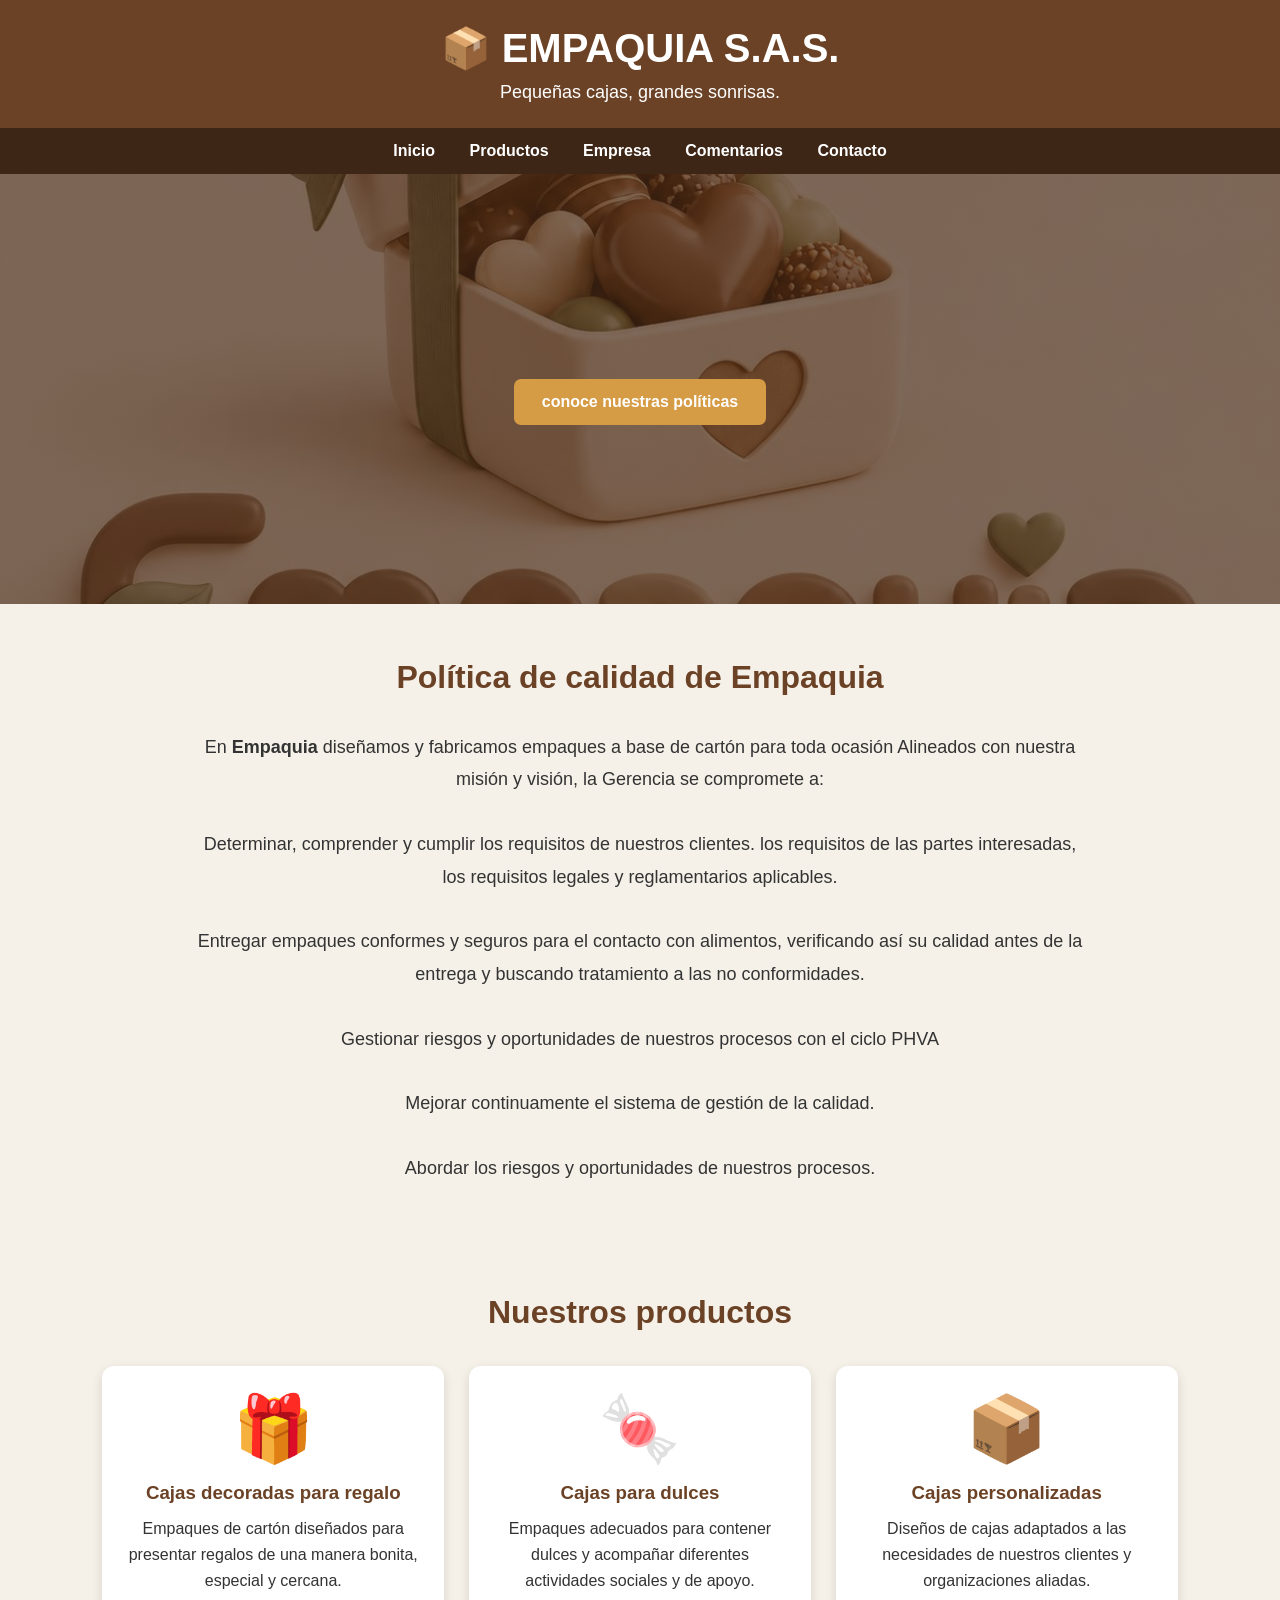
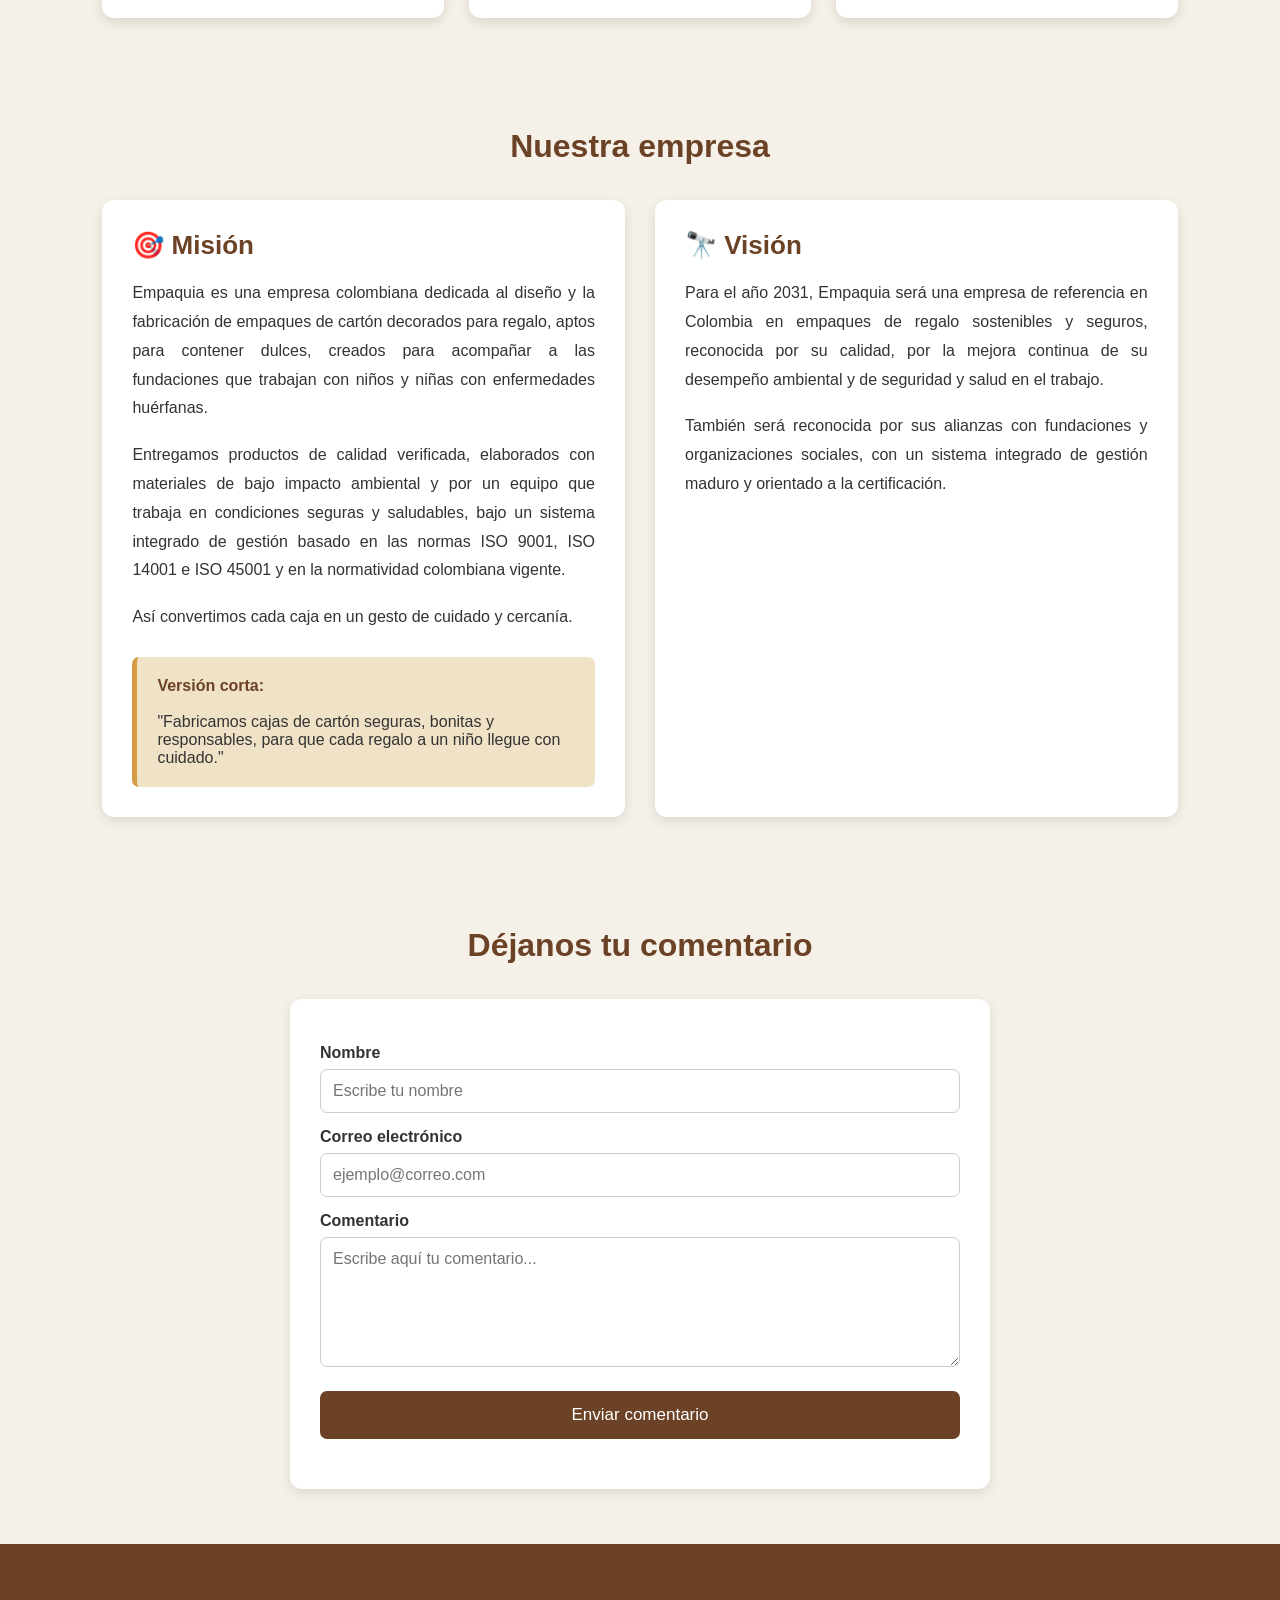
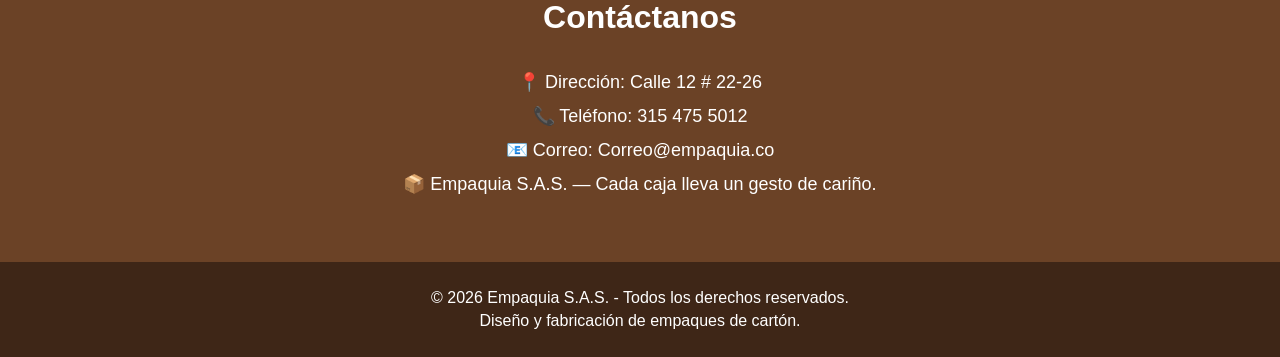
==== politicas.html @ 080145ad "Update politicas.html" ====
<!DOCTYPE html>
<html lang="es">

<head>
    <meta charset="UTF-8">
    <meta name="viewport" content="width=device-width, initial-scale=1.0">
    <title>Empaquia S.A.S. | Cajas de Cartón</title>
    <link rel="stylesheet" href="styles.css">
</head>


<body>
    <header>

        <h1>📦 EMPAQUIA S.A.S.</h1>

        <p>
            Pequeñas cajas, grandes sonrisas.
        </p>

    </header>

    <nav>

        <a href="index.html">Inicio</a>

        <a href="#productos">Productos</a>

        <a href="#empresa">Empresa</a>

        <a href="#comentarios">Comentarios</a>

        <a href="#contacto">Contacto</a>

    </nav>

    <section class="banner" id="inicio">

        <div>

        <a href="#presentacion" class="boton">
                conoce nuestras políticas 
        </a>
            
        </div>

    </section>


    <section>

        <h2>Política de calidad de Empaquia</h2>

        <div class="presentacion">

            <p>
                En <strong>Empaquia </strong> diseñamos y fabricamos empaques a base de cartón para toda ocasión Alineados con nuestra misión y visión,
                la Gerencia se compromete a:

            </p>

            <br>

            <p>
                Determinar, comprender y cumplir los requisitos de nuestros clientes.
                los requisitos de las partes interesadas, los requisitos legales y reglamentarios aplicables.
            </p>

            <br>

            <p>
                Entregar empaques conformes y seguros para el contacto con alimentos,
                verificando así su calidad antes de la entrega y buscando tratamiento a las no conformidades.
            </p>

            <br>

            <p>
                Gestionar riesgos y oportunidades de nuestros procesos con el ciclo PHVA
            </p>

            <br>

            <p>
                Mejorar continuamente el sistema de gestión de la calidad.
            </p>

            <br>

            <p>
                Abordar los riesgos y oportunidades de nuestros procesos.
            </p>

        </div>

    </section>


    <section id="productos">

        <h2>Nuestros productos</h2>

        <div class="productos">


            <div class="producto">

                <div class="icono">🎁</div>

                <h3>
                    Cajas decoradas para regalo
                </h3>

                <p>
                    Empaques de cartón diseñados para presentar
                    regalos de una manera bonita, especial y cercana.
                </p>

            </div>


            <div class="producto">

                <div class="icono">🍬</div>

                <h3>
                    Cajas para dulces
                </h3>

                <p>
                    Empaques adecuados para contener dulces
                    y acompañar diferentes actividades sociales
                    y de apoyo.
                </p>

            </div>


            <div class="producto">

                <div class="icono">📦</div>

                <h3>
                    Cajas personalizadas
                </h3>

                <p>
                    Diseños de cajas adaptados a las necesidades
                    de nuestros clientes y organizaciones aliadas.
                </p>

            </div>

        </div>

    </section>


    <section id="empresa">

        <h2>
            Nuestra empresa
        </h2>


        <div class="empresa">


            <!-- MISIÓN -->

            <div class="tarjeta">

                <h3>
                    🎯 Misión
                </h3>

                <p>
                    Empaquia es una empresa colombiana dedicada al
                    diseño y la fabricación de empaques de cartón
                    decorados para regalo, aptos para contener dulces,
                    creados para acompañar a las fundaciones que
                    trabajan con niños y niñas con enfermedades
                    huérfanas.
                </p>

                <br>

                <p>
                    Entregamos productos de calidad verificada,
                    elaborados con materiales de bajo impacto ambiental
                    y por un equipo que trabaja en condiciones seguras
                    y saludables, bajo un sistema integrado de gestión
                    basado en las normas ISO 9001, ISO 14001 e ISO 45001
                    y en la normatividad colombiana vigente.
                </p>

                <br>

                <p>
                    Así convertimos cada caja en un gesto de cuidado
                    y cercanía.
                </p>


                <div class="mision-corta">

                    <strong>
                        Versión corta:
                    </strong>

                    <br><br>

                    "Fabricamos cajas de cartón seguras, bonitas y
                    responsables, para que cada regalo
                    a un niño llegue con cuidado."

                </div>

            </div>


            <!-- VISIÓN -->

            <div class="tarjeta">

                <h3>
                    🔭 Visión
                </h3>

                <p>
                    Para el año 2031, Empaquia será una empresa de
                    referencia en Colombia en empaques de regalo
                    sostenibles y seguros, reconocida por su calidad,
                    por la mejora continua de su desempeño ambiental
                    y de seguridad y salud en el trabajo.
                </p>

                <br>

                <p>
                    También será reconocida por sus alianzas con
                    fundaciones y organizaciones sociales, con un
                    sistema integrado de gestión maduro y orientado
                    a la certificación.
                </p>

            </div>


        </div>

    </section>

    <section id="comentarios">

        <h2>
            Déjanos tu comentario
        </h2>

        <div class="comentarios">

            <form id="formComentario">

                <label for="nombre">
                    Nombre
                </label>

                <input
                    type="text"
                    id="nombre"
                    placeholder="Escribe tu nombre"
                    required
                >


                <label for="correo">
                    Correo electrónico
                </label>

                <input
                    type="email"
                    id="correo"
                    placeholder="ejemplo@correo.com"
                    required
                >


                <label for="comentario">
                    Comentario
                </label>

                <textarea
                    id="comentario"
                    placeholder="Escribe aquí tu comentario..."
                    required
                ></textarea>


                <button type="submit">
                    Enviar comentario
                </button>


                <div id="mensaje"></div>

            </form>

        </div>

    </section>

    <section class="contacto" id="contacto">

        <h2>
            Contáctanos
        </h2>

        <p>
            📍 Dirección: Calle 12 # 22-26
        </p>

        <p>
            📞 Teléfono: 315 475 5012
        </p>

        <p>
            📧 Correo: Correo@empaquia.co
        </p>

        <p>
            📦 Empaquia S.A.S. — Cada caja lleva un gesto de cariño.
        </p>

    </section>


    <footer>

        <p>
            © 2026 Empaquia S.A.S. - Todos los derechos reservados.
        </p>

        <p>
            Diseño y fabricación de empaques de cartón.
        </p>

    </footer>


    <script src="scripts.js">
    </script>

</body>

</html>
---- styles.css ----
* {
            margin: 0;
            padding: 0;
            box-sizing: border-box;
            font-family: Arial, sans-serif;
        }

        body {
            background-color: #f5f1e8;
            color: #333;
        }

        header {
            background-color: #6b4226;
            color: white;
            padding: 25px;
            text-align: center;
        }

        header h1 {
            font-size: 40px;
            margin-bottom: 10px;
        }

        header p {
            font-size: 18px;
        }

        nav {
            background-color: #3e2617;
            padding: 14px;
            text-align: center;
            position: sticky;
            top: 0;
            z-index: 10;
        }

        nav a {
            color: white;
            text-decoration: none;
            margin: 0 15px;
            font-weight: bold;
            transition: all 0.2s ease;
        }

        nav a:hover {
            color: #f0c674;
            transform: scale(1.1);
        }

        .banner {
            background: linear-gradient(
                rgba(70, 40, 20, 0.70),
                rgba(70, 40, 20, 0.70)
            ),
            /* url("https://images.unsplash.com/photo-1586528116311-ad8dd3c8310d?auto=format&fit=crop&w=1600&q=80");*/
               url("IMG-20261009-WA0002.jpg");
            background-size: cover;
            background-position: center;

            min-height: 430px;

            display: flex;
            align-items: center;
            justify-content: center;

            text-align: center;
            color: white;
            padding: 30px;
        }

        .banner h2 {
            font-size: 48px;
            margin-bottom: 20px;
            color: white;
        }

        .banner p {
            font-size: 21px;
            max-width: 800px;
            margin: auto;
            line-height: 1.6;
        }

        .boton {
            display: inline-block;
            margin-top: 25px;
            padding: 14px 28px;
            background-color: #d69b45;
            color: white;
            text-decoration: none;
            border-radius: 7px;
            font-weight: bold;
            transition: transform 0.2s ease;
        }

        .boton:hover {
            background-color: #b67b2e;
            transform: scale(1.1);
        }

        section {
            padding: 55px 8%;
        }

        section h2 {
            text-align: center;
            color: #6b4226;
            font-size: 32px;
            margin-bottom: 35px;
        }

        .presentacion {
            text-align: center;
            max-width: 900px;
            margin: auto;
            line-height: 1.8;
            font-size: 18px;
        }

        /* PRODUCTOS */

        .productos {
            display: grid;
            grid-template-columns: repeat(auto-fit, minmax(230px, 1fr));
            gap: 25px;
        }

        .producto {
            background-color: white;
            padding: 25px;
            border-radius: 12px;
            text-align: center;
            box-shadow: 0 4px 12px rgba(0,0,0,0.12);
            transition: transform 0.3s ease;
        }

        .producto:hover {
            transform: scale(1.1);
        }

        .producto .icono {
            font-size: 65px;
            margin-bottom: 15px;
        }

        .producto h3 {
            color: #6b4226;
            margin-bottom: 12px;
        }

        .producto p {
            line-height: 1.6;
        }

        /* MISIÓN Y VISIÓN */

        .empresa {
            display: grid;
            grid-template-columns: 1fr 1fr;
            gap: 30px;
        }

        .tarjeta {
            background-color: white;
            padding: 30px;
            border-radius: 12px;
            box-shadow: 0 4px 12px rgba(0,0,0,0.10);
            transition: transform 0.3s ease;
        }

        .tarjeta:hover {
            transform: scale(1.05);
        }

        .tarjeta h3 {
            color: #6b4226;
            margin-bottom: 18px;
            font-size: 26px;
        }

        .tarjeta p {
            line-height: 1.8;
            text-align: justify;
        }

        .mision-corta {
            margin-top: 25px;
            background-color: #f0e2c6;
            padding: 20px;
            border-left: 5px solid #d69b45;
            border-radius: 7px;
        }

        .mision-corta strong {
            color: #6b4226;
        }

        /* OBJETIVO DEL ESLOGAN */

        .eslogan {
            background-color: #6b4226;
            color: white;
            padding: 40px;
            border-radius: 12px;
            max-width: 1000px;
            margin: auto;
            text-align: center;
        }

        .eslogan h3 {
            font-size: 28px;
            margin-bottom: 18px;
        }

        .eslogan p {
            line-height: 1.8;
            font-size: 18px;
        }

        .frase-eslogan {
            margin-top: 25px;
            font-size: 27px;
            font-weight: bold;
            color: #f0c674;
        }

        /* EQUIPO */

        .personal {
            display: grid;
            grid-template-columns: repeat(auto-fit, minmax(230px, 1fr));
            gap: 25px;
        }

        .persona {
            background-color: white;
            padding: 25px;
            text-align: center;
            border-radius: 12px;
            box-shadow: 0 4px 12px rgba(0,0,0,0.10);
            transition: transform 0.2s ease;
        }

        .persona:hover {
            transform: scale(1.1);
        }

        .foto {
            width: 100px;
            height: 100px;
            background-color: #d69b45;
            border-radius: 50%;
            margin: auto;

            display: flex;
            justify-content: center;
            align-items: center;

            font-size: 45px;
        }

        .persona h3 {
            margin-top: 15px;
            color: #6b4226;
        }

        .persona p {
            margin-top: 8px;
            color: #555;
            line-height: 1.5;
        }

        /* COMENTARIOS */

        .comentarios {
            max-width: 700px;
            margin: auto;
        }

        form {
            background-color: white;
            padding: 30px;
            border-radius: 12px;
            box-shadow: 0 4px 12px rgba(0,0,0,0.10);
        }

        label {
            display: block;
            margin-top: 15px;
            margin-bottom: 7px;
            font-weight: bold;
            cursor: pointer;
        }

        input,
        textarea {
            width: 100%;
            padding: 12px;

            border: 1px solid #ccc;
            border-radius: 7px;

            font-size: 16px;
        }

        textarea {
            height: 130px;
            resize: vertical;
        }

        button {
            margin-top: 20px;
            width: 100%;
            padding: 14px;

            border: none;
            border-radius: 7px;

            background-color: #6b4226;
            color: white;

            font-size: 17px;
            cursor: pointer;
        }

        button:hover {
            background-color: #3e2617;
        }

        #mensaje {
            margin-top: 20px;
            text-align: center;
            font-weight: bold;
            color: #497a32;
        }

        /* CONTACTO */

        .contacto {
            background-color: #6b4226;
            color: white;
            text-align: center;
        }

        .contacto h2 {
            color: white;
        }

        .contacto p {
            margin: 12px;
            font-size: 18px;
        }

        /* FOOTER */

        footer {
            background-color: #3e2617;
            color: white;
            text-align: center;
            padding: 22px;
        }

        footer p {
            margin: 5px;
        }

        /* CELULARES */

        @media (max-width: 700px) {

            header h1 {
                font-size: 30px;
            }

            .banner h2 {
                font-size: 34px;
            }

            .empresa {
                grid-template-columns: 1fr;
            }

            nav a {
                display: inline-block;
                margin: 7px;
            }

            /* nav a:hover {
                transform: scale(1.1);
            } */

            .frase-eslogan {
                font-size: 22px;
            }
        }
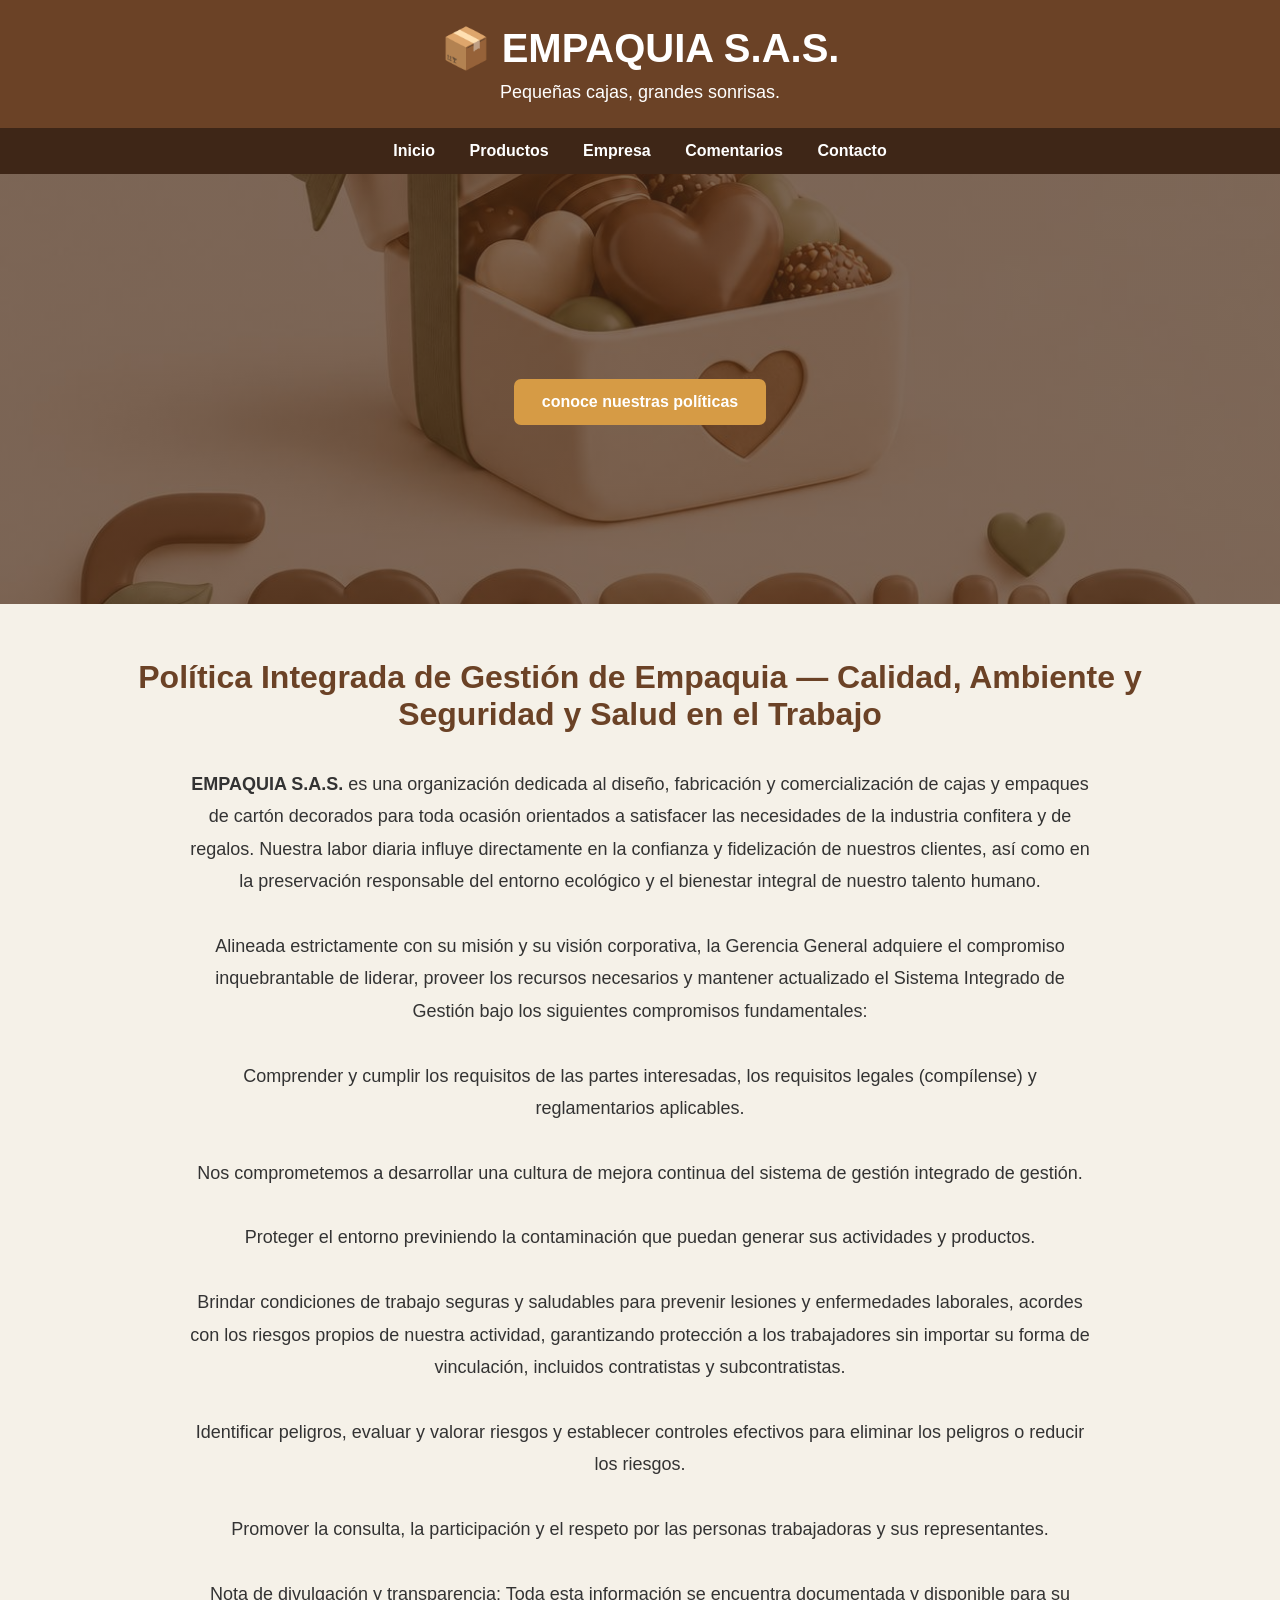
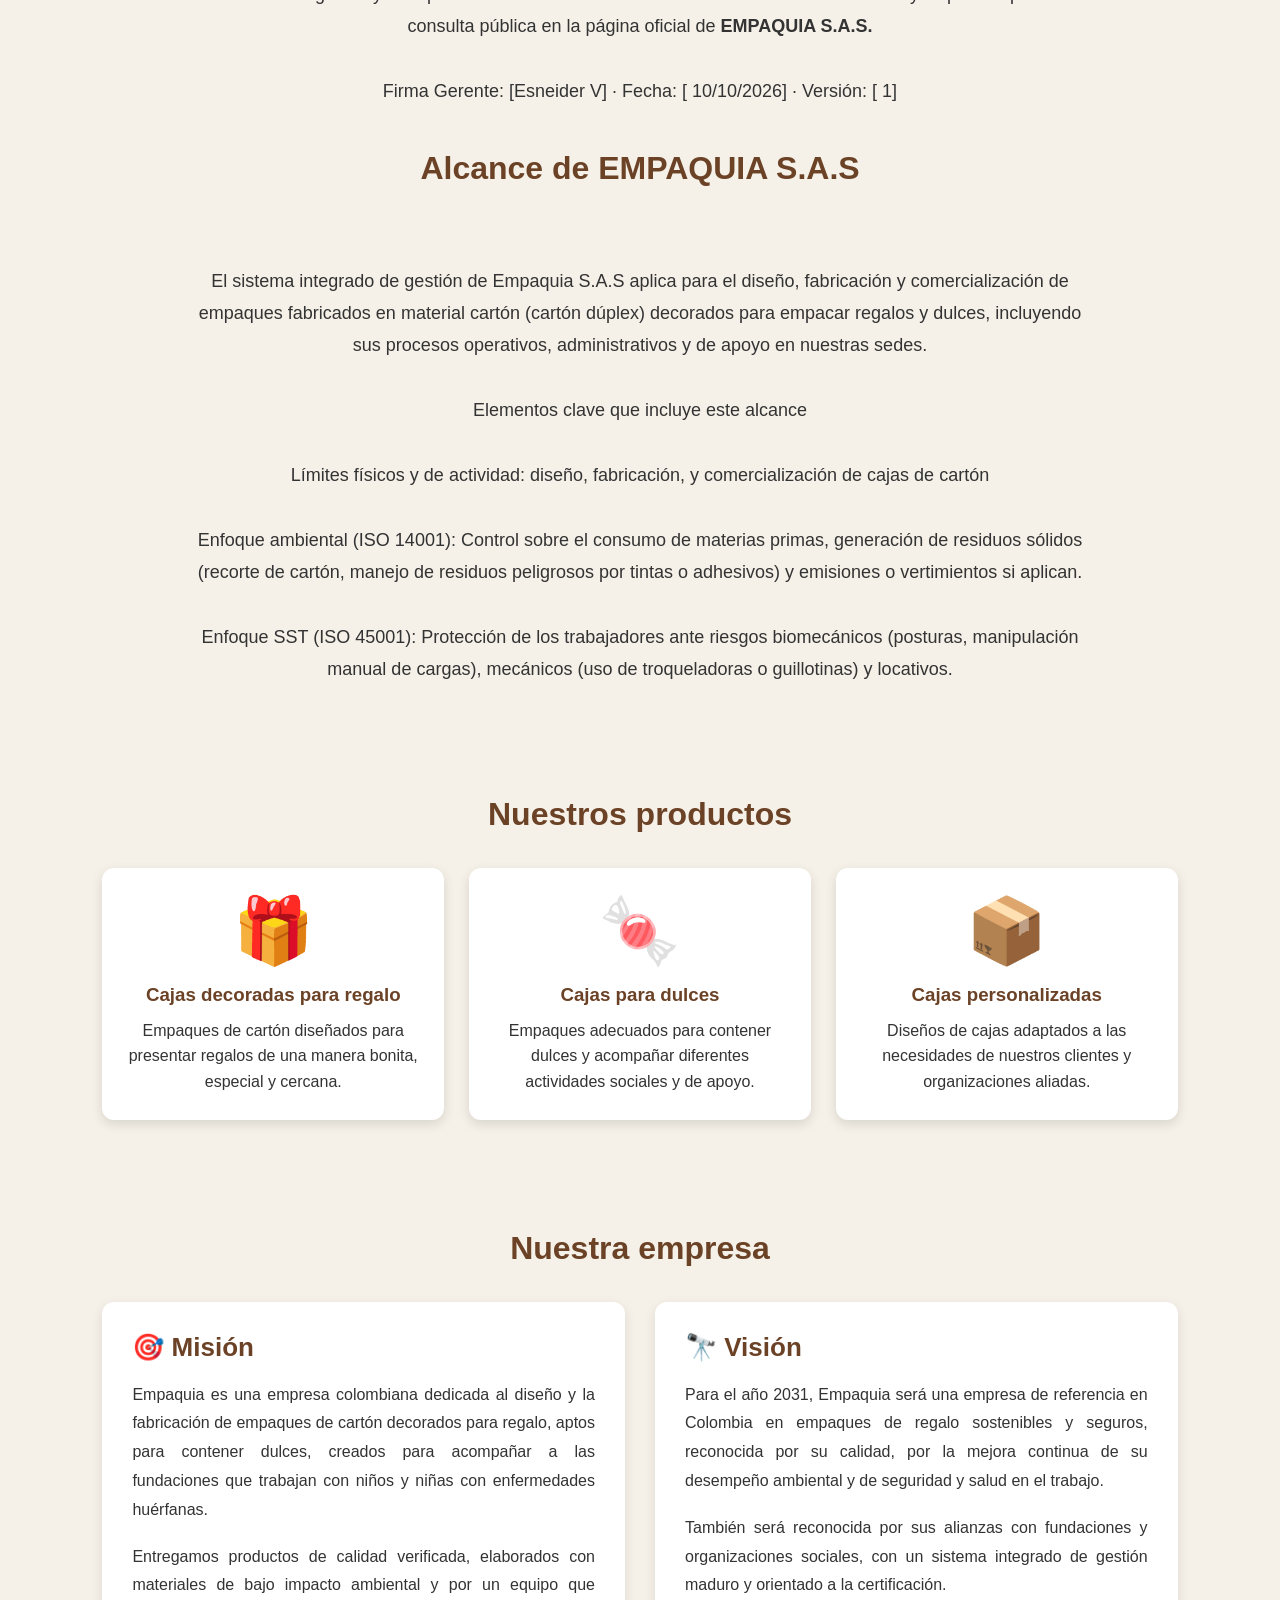
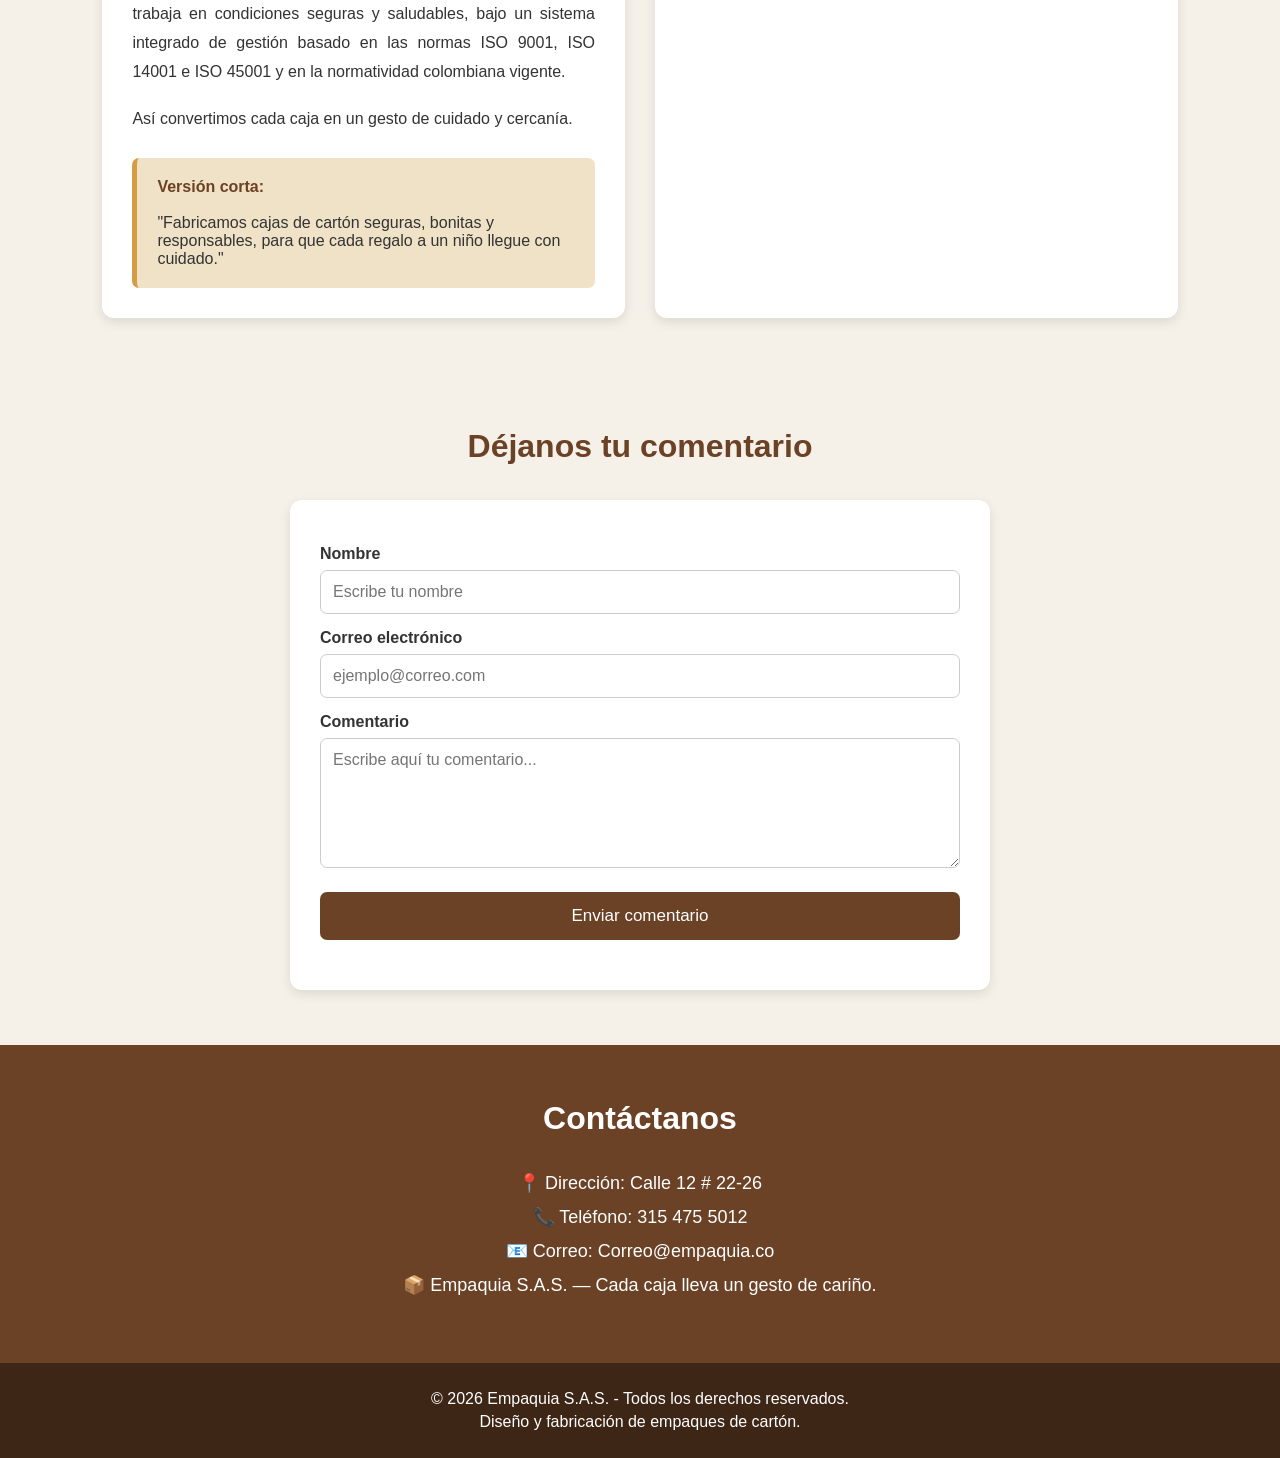
==== commit 76cd805c: "Update politicas.html" ====
--- a/politicas.html
+++ b/politicas.html
@@ -49,48 +49,102 @@
 
     <section>
 
-        <h2>Política de calidad de Empaquia</h2>
+        <h2>Política Integrada de Gestión de Empaquia — Calidad, Ambiente y Seguridad y Salud en el Trabajo </h2>
 
         <div class="presentacion">
 
             <p>
-                En <strong>Empaquia </strong> diseñamos y fabricamos empaques a base de cartón para toda ocasión Alineados con nuestra misión y visión,
-                la Gerencia se compromete a:
-
-            </p>
-
-            <br>
-
-            <p>
-                Determinar, comprender y cumplir los requisitos de nuestros clientes.
-                los requisitos de las partes interesadas, los requisitos legales y reglamentarios aplicables.
-            </p>
-
-            <br>
-
-            <p>
-                Entregar empaques conformes y seguros para el contacto con alimentos,
-                verificando así su calidad antes de la entrega y buscando tratamiento a las no conformidades.
-            </p>
-
-            <br>
-
-            <p>
-                Gestionar riesgos y oportunidades de nuestros procesos con el ciclo PHVA
-            </p>
-
-            <br>
-
-            <p>
-                Mejorar continuamente el sistema de gestión de la calidad.
-            </p>
-
-            <br>
-
-            <p>
-                Abordar los riesgos y oportunidades de nuestros procesos.
-            </p>
-
+               <strong>EMPAQUIA S.A.S.</strong> es una organización dedicada al diseño, fabricación y comercialización de cajas y empaques de cartón decorados para toda ocasión orientados a satisfacer las necesidades de la industria confitera y de regalos. Nuestra labor diaria influye directamente en la confianza y fidelización de nuestros clientes, así como en la preservación responsable del entorno ecológico y el bienestar integral de nuestro talento humano. 
+            </p>
+
+            <br>
+
+            <p>
+                Alineada estrictamente con su misión y su visión corporativa, la Gerencia General adquiere el compromiso inquebrantable de liderar, proveer los recursos necesarios y mantener actualizado el Sistema Integrado de Gestión bajo los siguientes compromisos fundamentales: 
+            </p>
+
+            <br>
+
+            <p>
+                Comprender y cumplir los requisitos de las partes interesadas, los requisitos legales (compílense) y reglamentarios aplicables.   
+            </p>
+
+            <br>
+
+            <p>
+                Nos comprometemos a desarrollar una cultura de mejora continua del sistema de gestión integrado de gestión.
+            </p>
+
+            <br>
+
+            <p>
+                Proteger el entorno previniendo la contaminación que puedan generar sus actividades y productos. 
+            </p>
+
+            <br>
+
+            <p>
+                Brindar condiciones de trabajo seguras y saludables para prevenir lesiones y enfermedades laborales, acordes con los riesgos propios de nuestra actividad, garantizando protección a los trabajadores sin importar su forma de vinculación, incluidos contratistas y subcontratistas.  
+            </p>
+
+            <br>
+
+            <p>
+                Identificar peligros, evaluar y valorar riesgos y establecer controles efectivos para eliminar los peligros o reducir los riesgos. 
+            </p>
+
+            <br>
+
+            <p>
+                Promover la consulta, la participación y el respeto por las personas trabajadoras y sus representantes.  
+            </p>
+
+            <br>
+
+            <p>
+                Nota de divulgación y transparencia: Toda esta información se encuentra documentada y disponible para su consulta pública en la página oficial de <strong>EMPAQUIA S.A.S. </strong>
+            </p>
+
+            <br>
+
+            <p>
+                Firma Gerente: [Esneider V] · Fecha: [ 10/10/2026] · Versión: [ 1] 
+            </p>
+
+            <br>
+
+            <h2>Alcance de <strong>EMPAQUIA S.A.S </strong></h2>
+
+            <br>
+            
+            <p>
+                El sistema integrado de gestión de Empaquia S.A.S aplica para el diseño, fabricación y comercialización de empaques fabricados en material cartón (cartón dúplex) decorados para empacar regalos y dulces, incluyendo sus procesos operativos, administrativos y de apoyo en nuestras sedes.   
+            </p>
+
+            <br>
+
+            <p>
+                Elementos clave que incluye este alcance  
+            </p>
+
+            <br>
+
+            <p>
+                Límites físicos y de actividad: diseño, fabricación, y comercialización de cajas de cartón  
+            </p>
+
+            <br>
+
+            <p>
+                Enfoque ambiental (ISO 14001): Control sobre el consumo de materias primas, generación de residuos sólidos (recorte de cartón, manejo de residuos peligrosos por tintas o adhesivos) y emisiones o vertimientos si aplican. 
+            </p>
+
+            <br>
+
+            <p>
+                Enfoque SST (ISO 45001): Protección de los trabajadores ante riesgos biomecánicos (posturas, manipulación manual de cargas), mecánicos (uso de troqueladoras o guillotinas) y locativos. 
+            </p>
+            
         </div>
 
     </section>
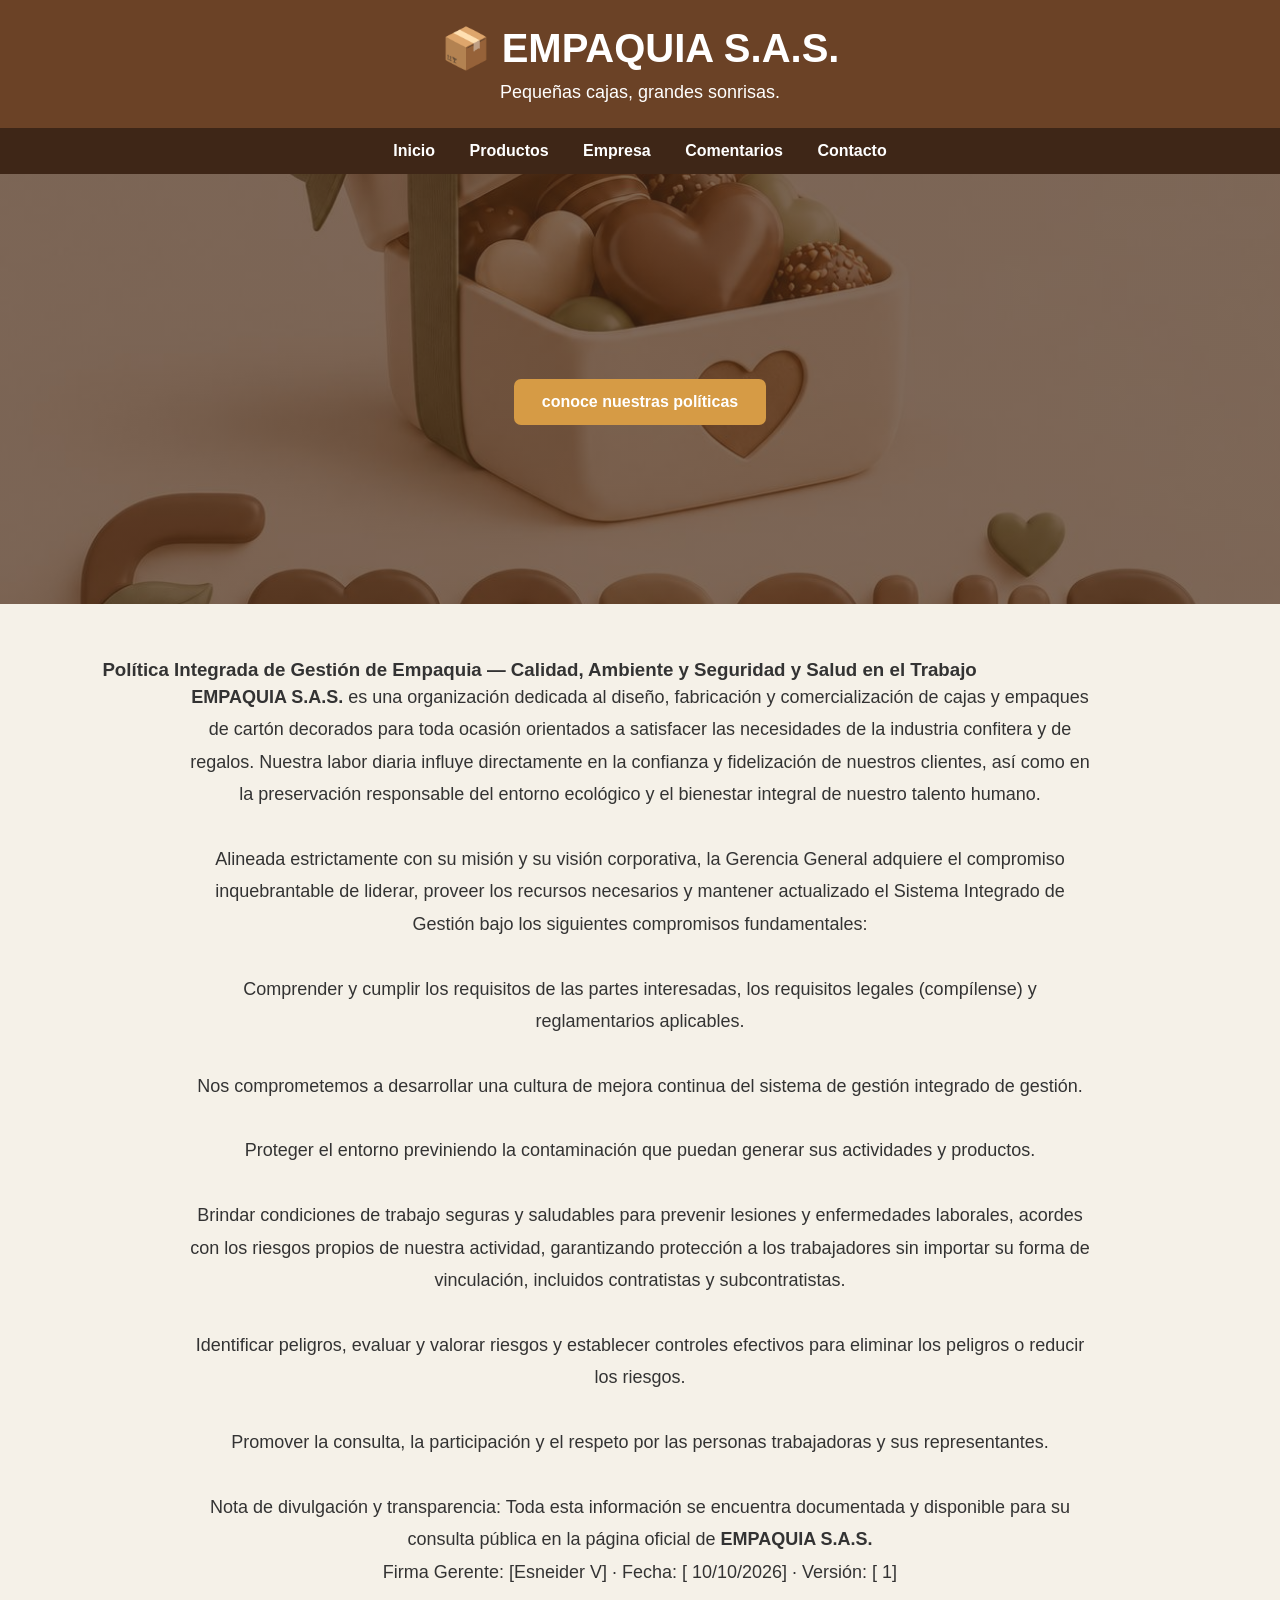
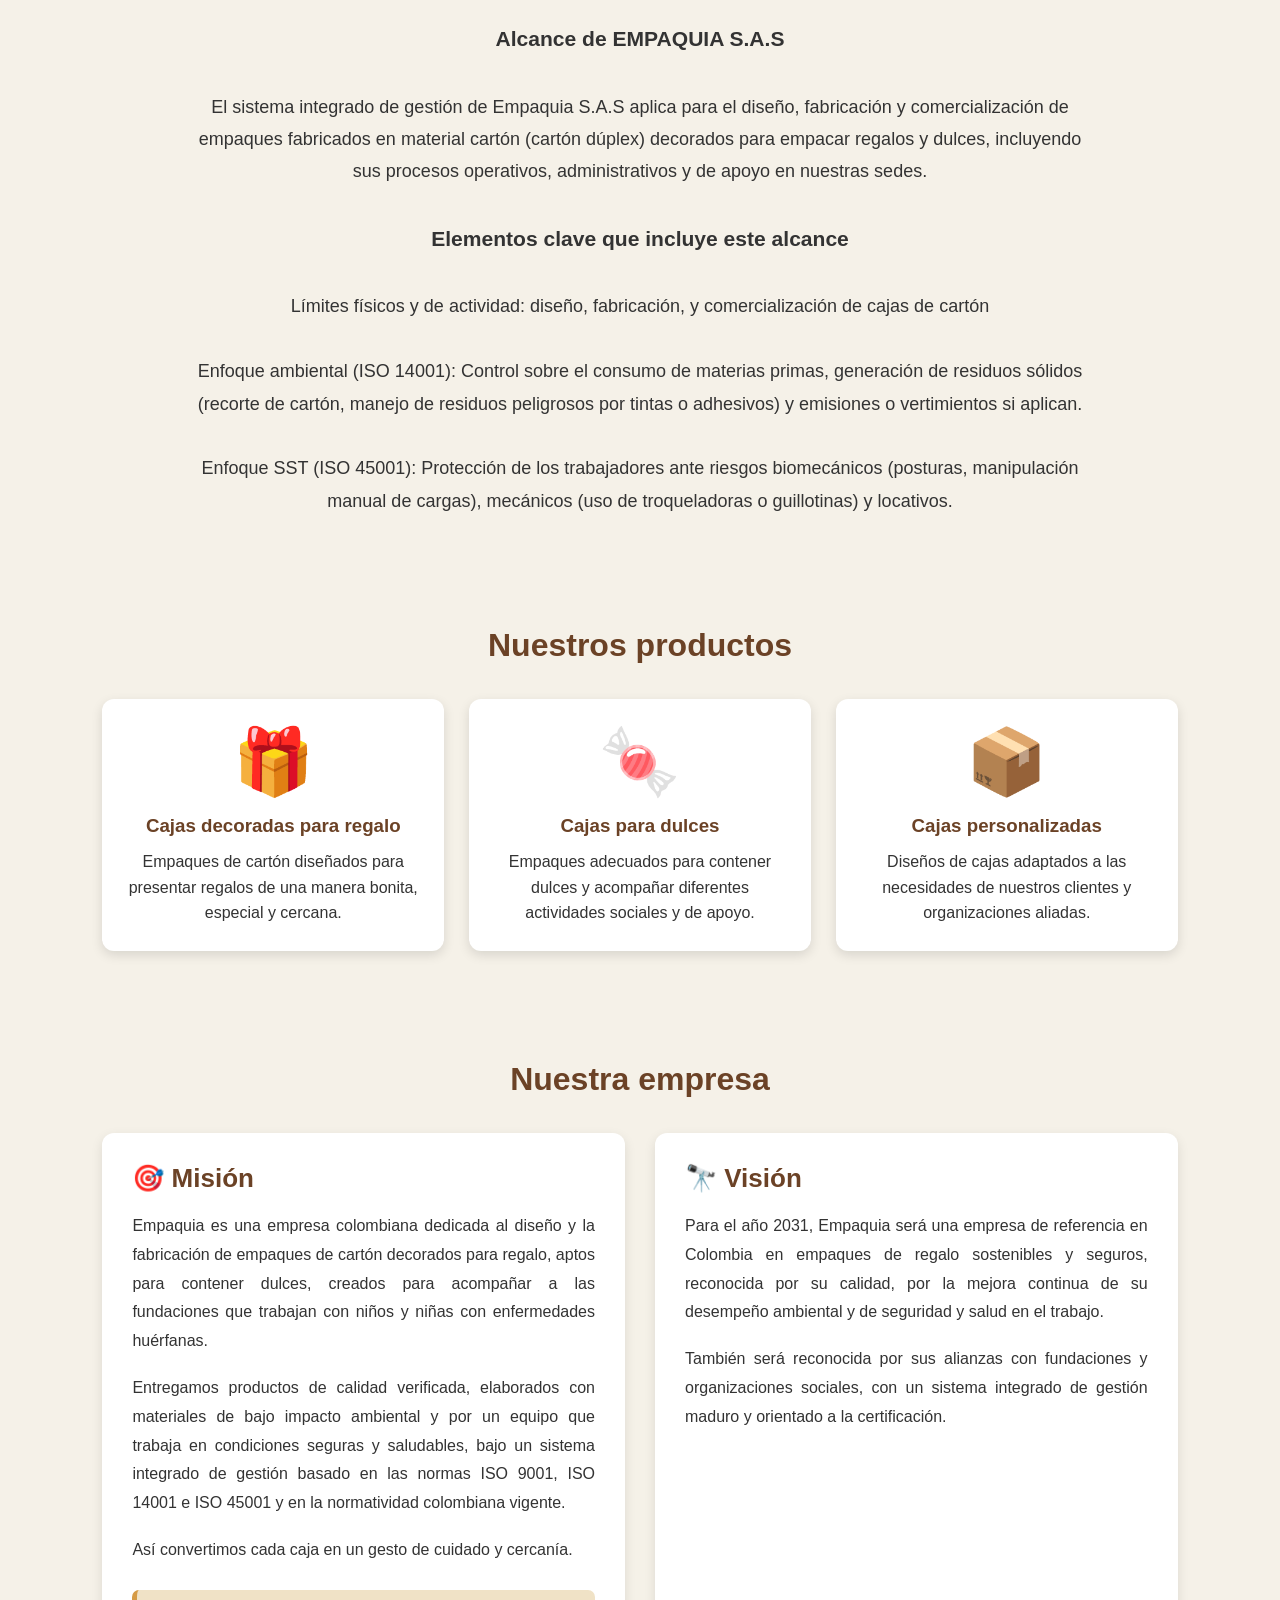
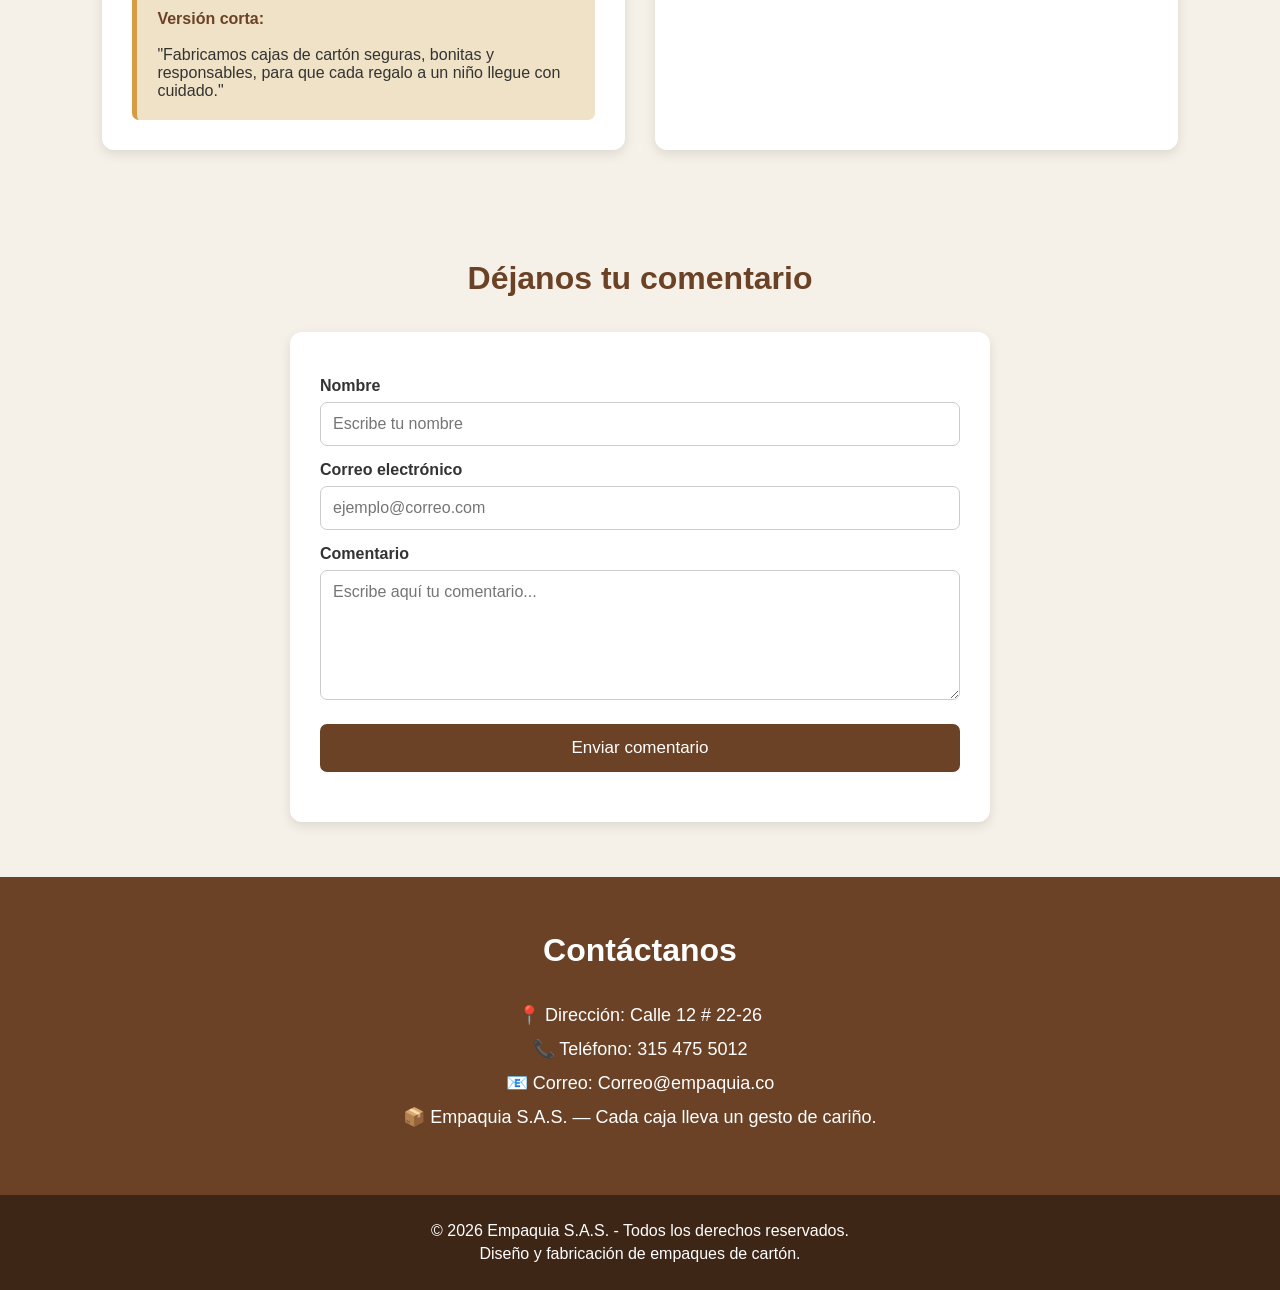
==== commit 8afc642d: "Update politicas.html" ====
--- a/politicas.html
+++ b/politicas.html
@@ -49,7 +49,7 @@
 
     <section>
 
-        <h2>Política Integrada de Gestión de Empaquia — Calidad, Ambiente y Seguridad y Salud en el Trabajo </h2>
+        <h3>Política Integrada de Gestión de Empaquia — Calidad, Ambiente y Seguridad y Salud en el Trabajo </h3>
 
         <div class="presentacion">
 
@@ -105,15 +105,13 @@
                 Nota de divulgación y transparencia: Toda esta información se encuentra documentada y disponible para su consulta pública en la página oficial de <strong>EMPAQUIA S.A.S. </strong>
             </p>
 
-            <br>
-
             <p>
                 Firma Gerente: [Esneider V] · Fecha: [ 10/10/2026] · Versión: [ 1] 
             </p>
 
             <br>
 
-            <h2>Alcance de <strong>EMPAQUIA S.A.S </strong></h2>
+            <h3>Alcance de <strong>EMPAQUIA S.A.S </strong></h3>
 
             <br>
             
@@ -123,9 +121,7 @@
 
             <br>
 
-            <p>
-                Elementos clave que incluye este alcance  
-            </p>
+            <h3>Elementos clave que incluye este alcance</h3>
 
             <br>
 
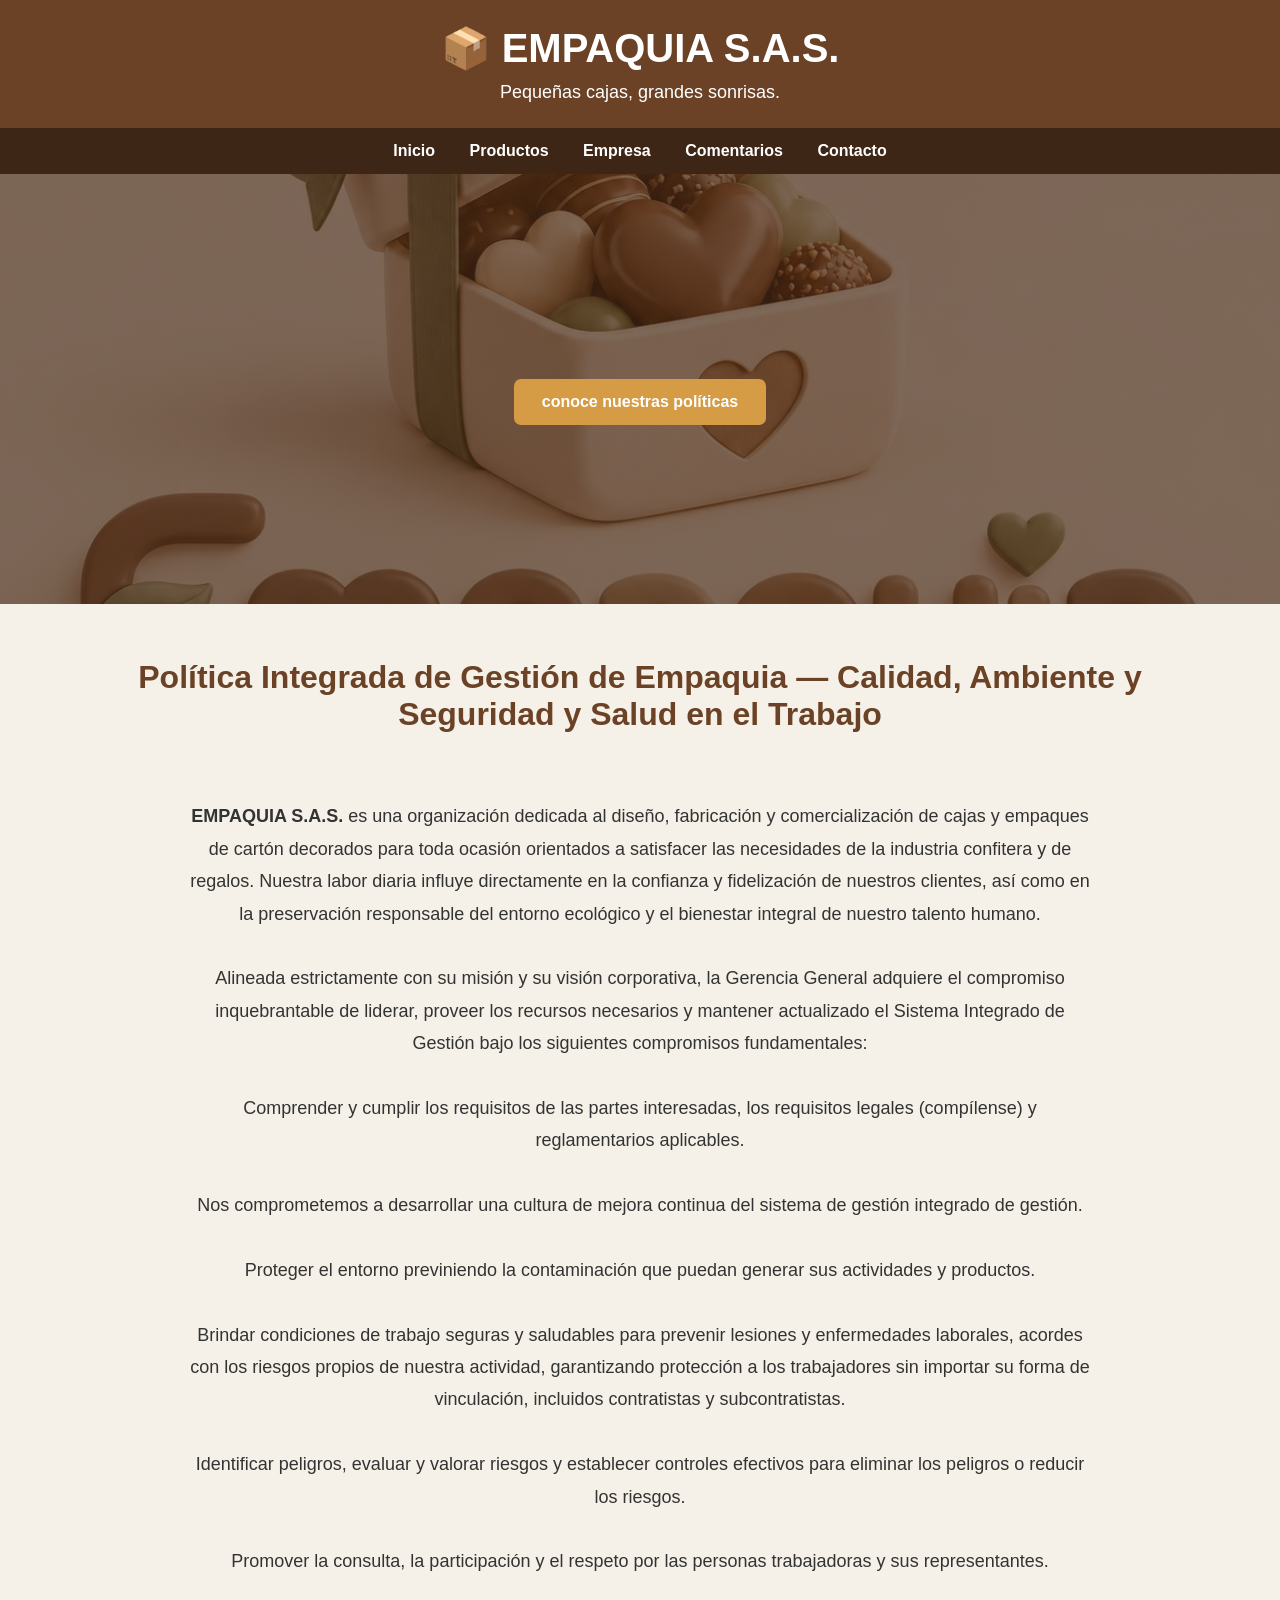
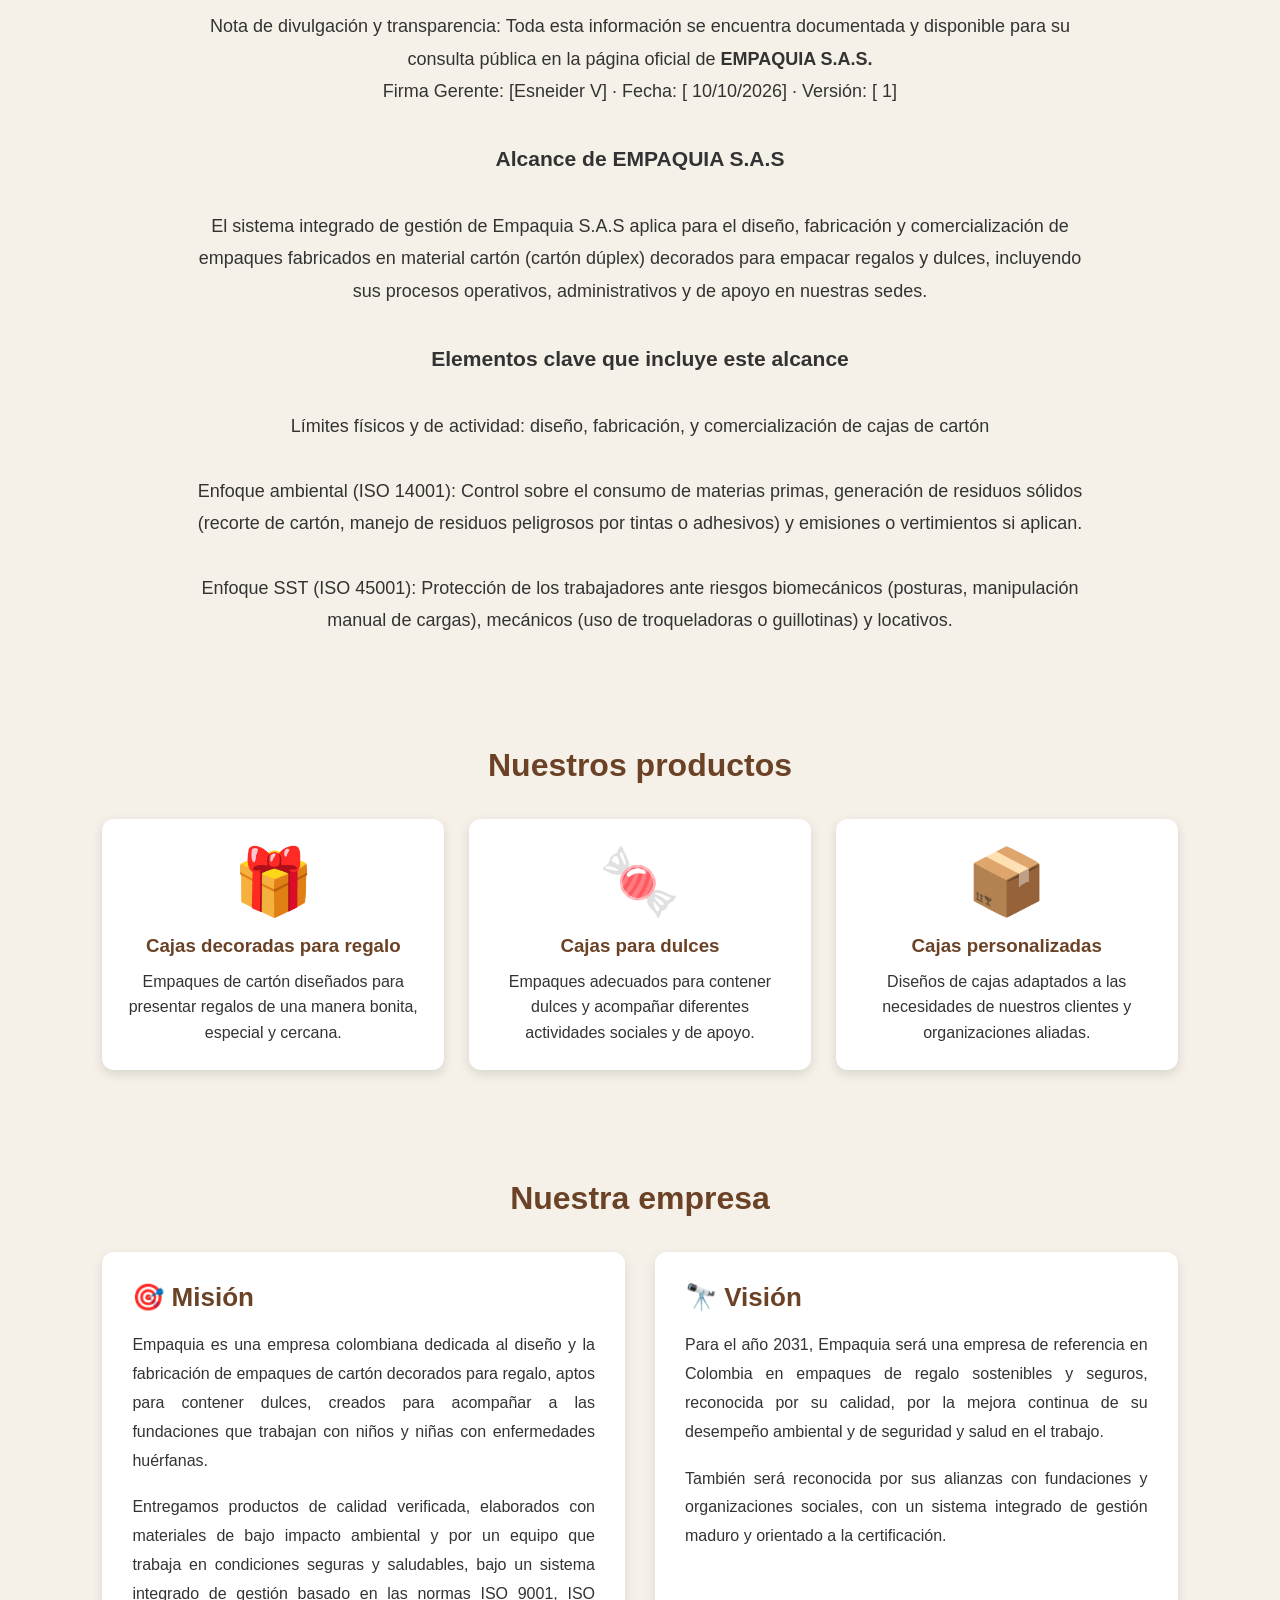
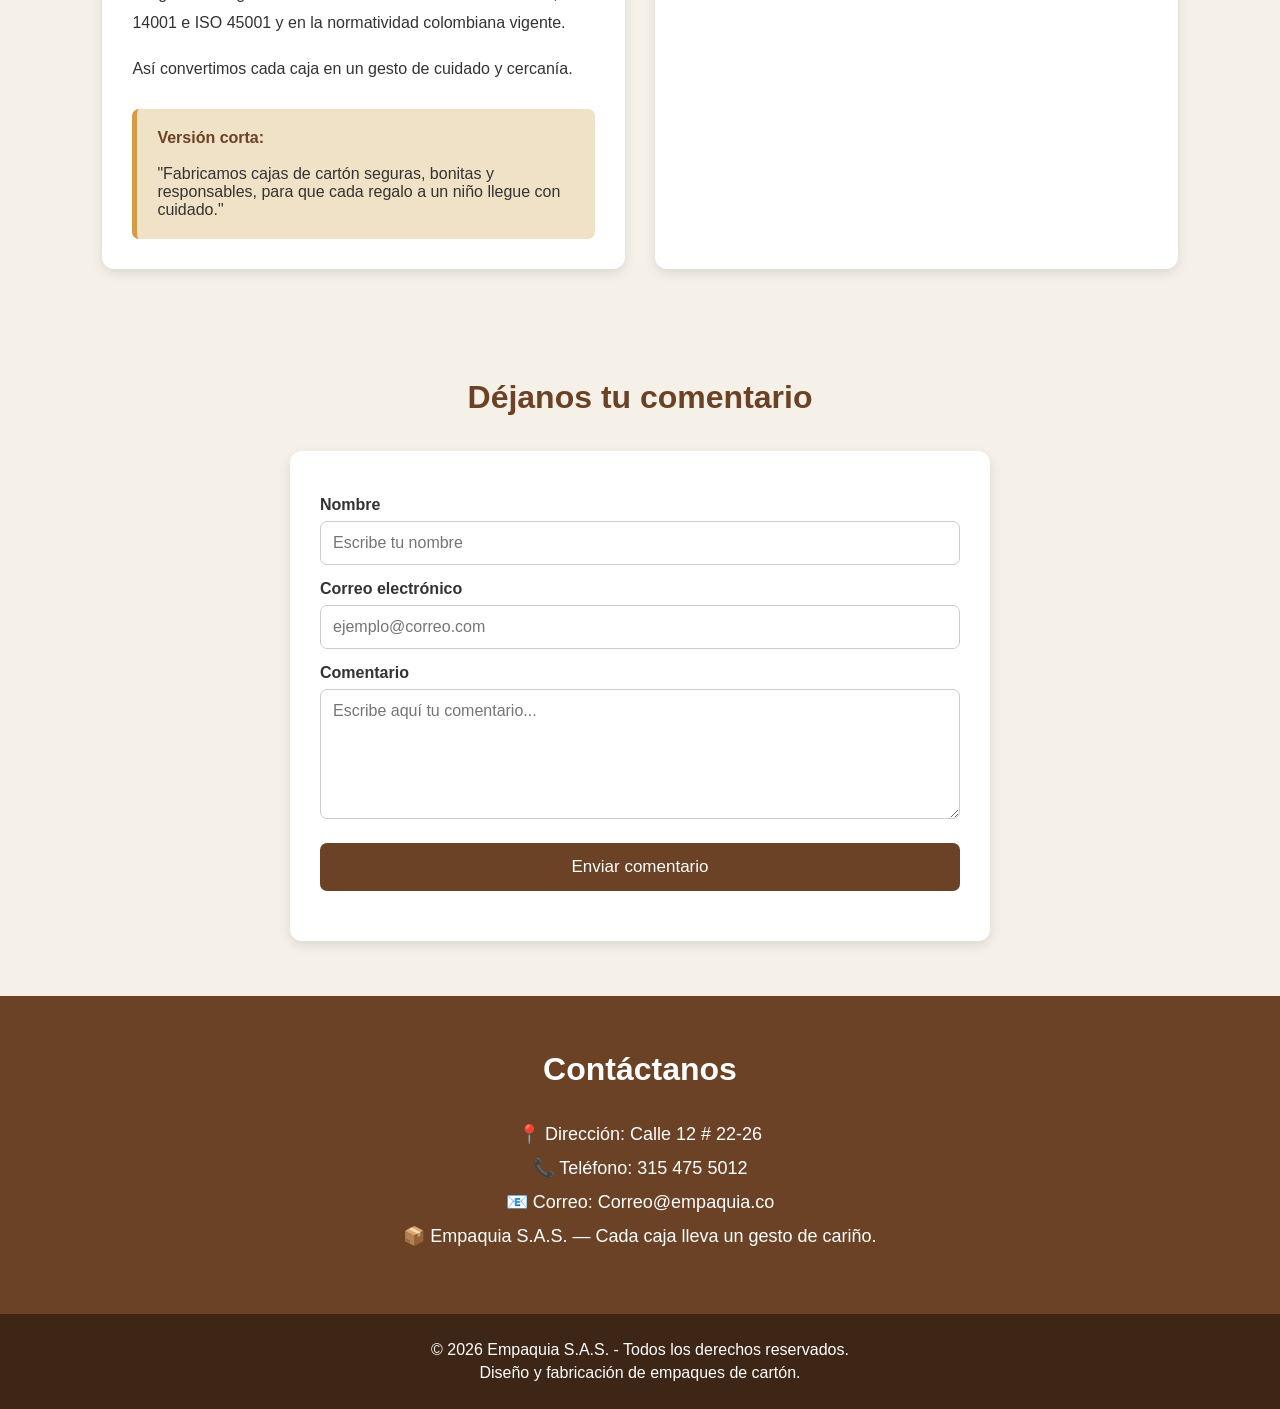
==== commit b8a72409: "Update politicas.html" ====
--- a/politicas.html
+++ b/politicas.html
@@ -49,9 +49,11 @@
 
     <section>
 
-        <h3>Política Integrada de Gestión de Empaquia — Calidad, Ambiente y Seguridad y Salud en el Trabajo </h3>
+        <h2>Política Integrada de Gestión de Empaquia — Calidad, Ambiente y Seguridad y Salud en el Trabajo </h2>
 
         <div class="presentacion">
+
+            <br>
 
             <p>
                <strong>EMPAQUIA S.A.S.</strong> es una organización dedicada al diseño, fabricación y comercialización de cajas y empaques de cartón decorados para toda ocasión orientados a satisfacer las necesidades de la industria confitera y de regalos. Nuestra labor diaria influye directamente en la confianza y fidelización de nuestros clientes, así como en la preservación responsable del entorno ecológico y el bienestar integral de nuestro talento humano. 
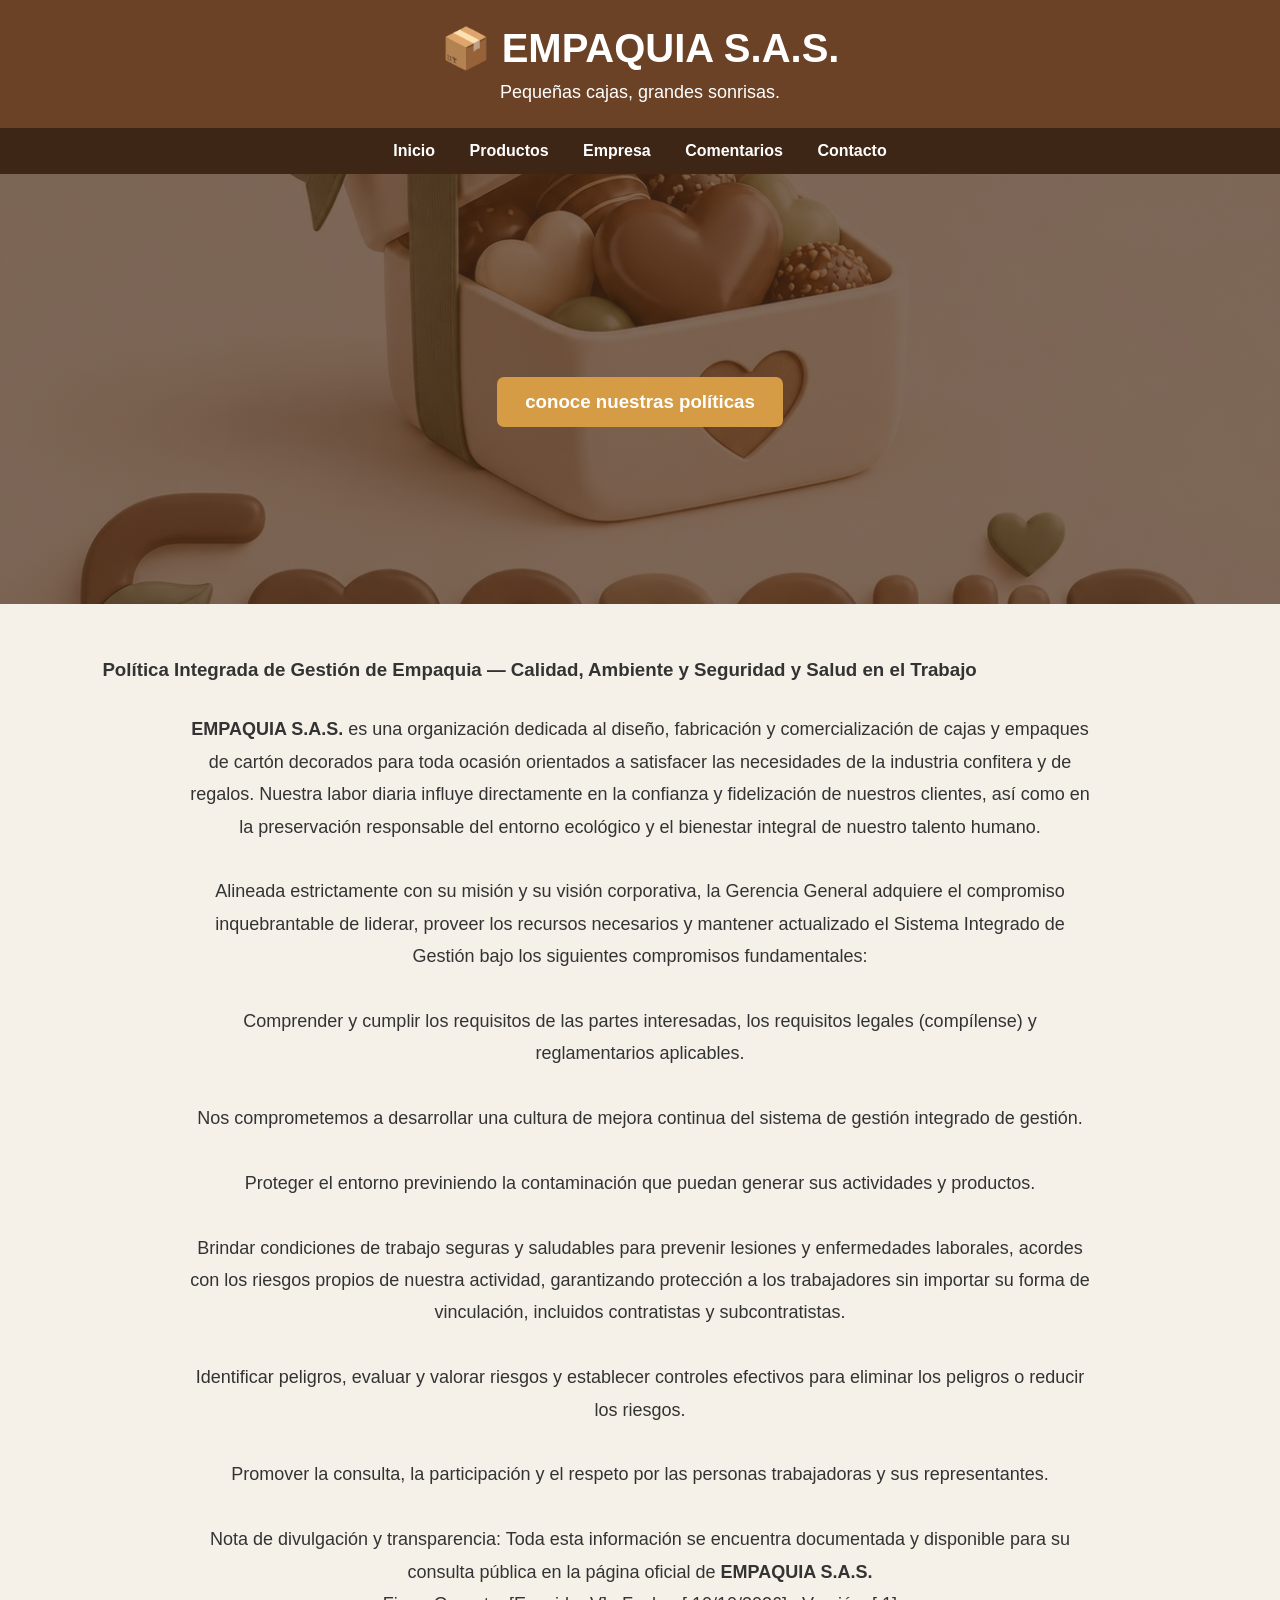
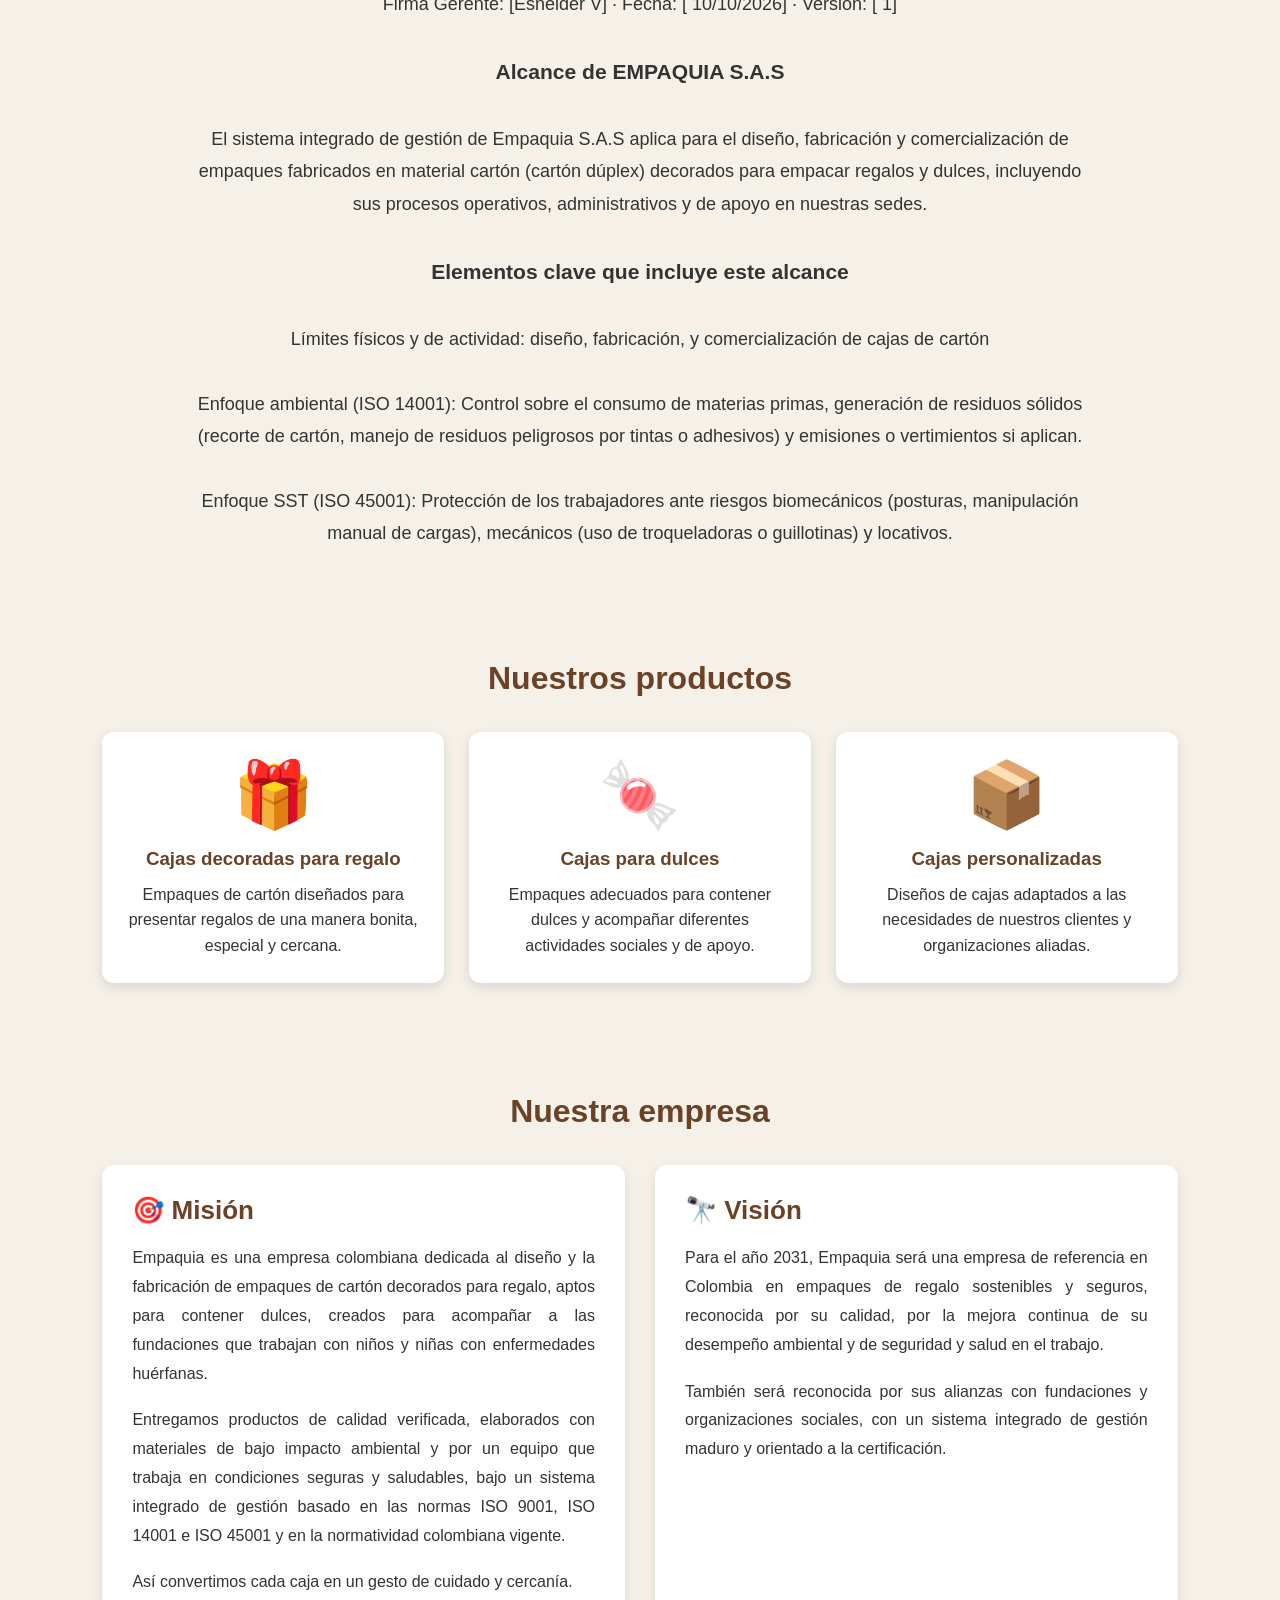
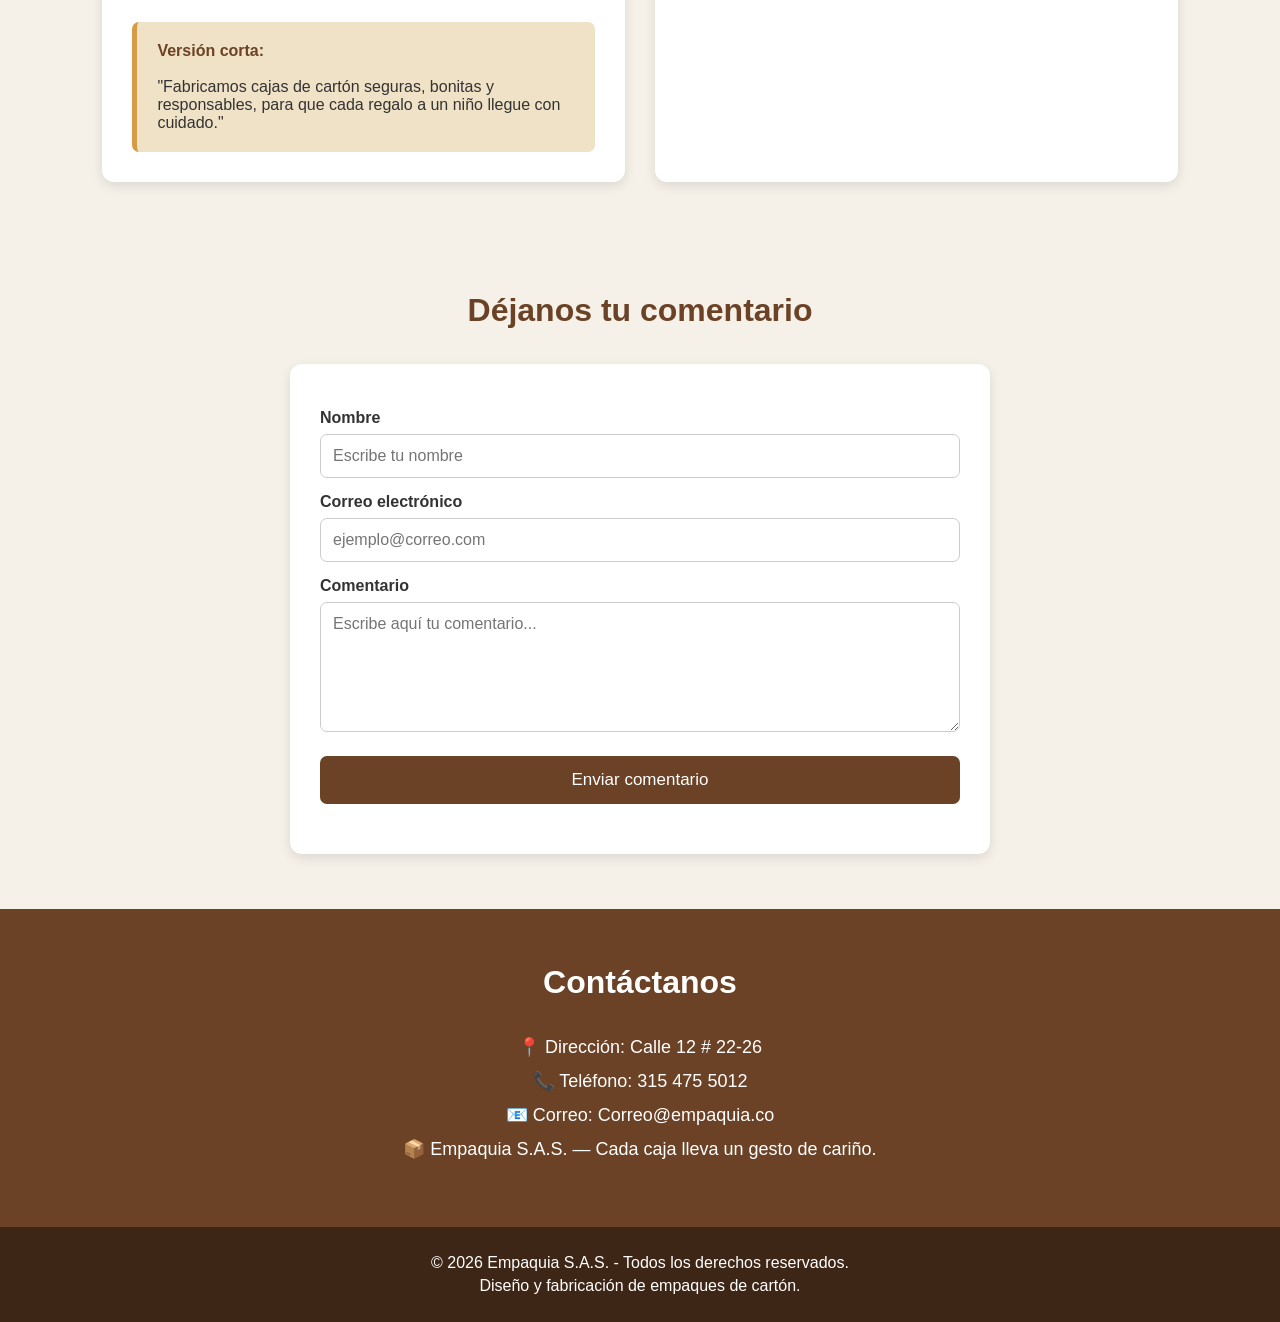
==== commit a9e7c096: "Update politicas.html" ====
--- a/politicas.html
+++ b/politicas.html
@@ -38,9 +38,9 @@
 
         <div>
 
-        <a href="#presentacion" class="boton">
+        <h3><a href="#presentacion" class="boton">
                 conoce nuestras políticas 
-        </a>
+        </a></h3>
             
         </div>
 
@@ -49,7 +49,7 @@
 
     <section>
 
-        <h2>Política Integrada de Gestión de Empaquia — Calidad, Ambiente y Seguridad y Salud en el Trabajo </h2>
+        <h3>Política Integrada de Gestión de Empaquia — Calidad, Ambiente y Seguridad y Salud en el Trabajo </h3>
 
         <div class="presentacion">
 
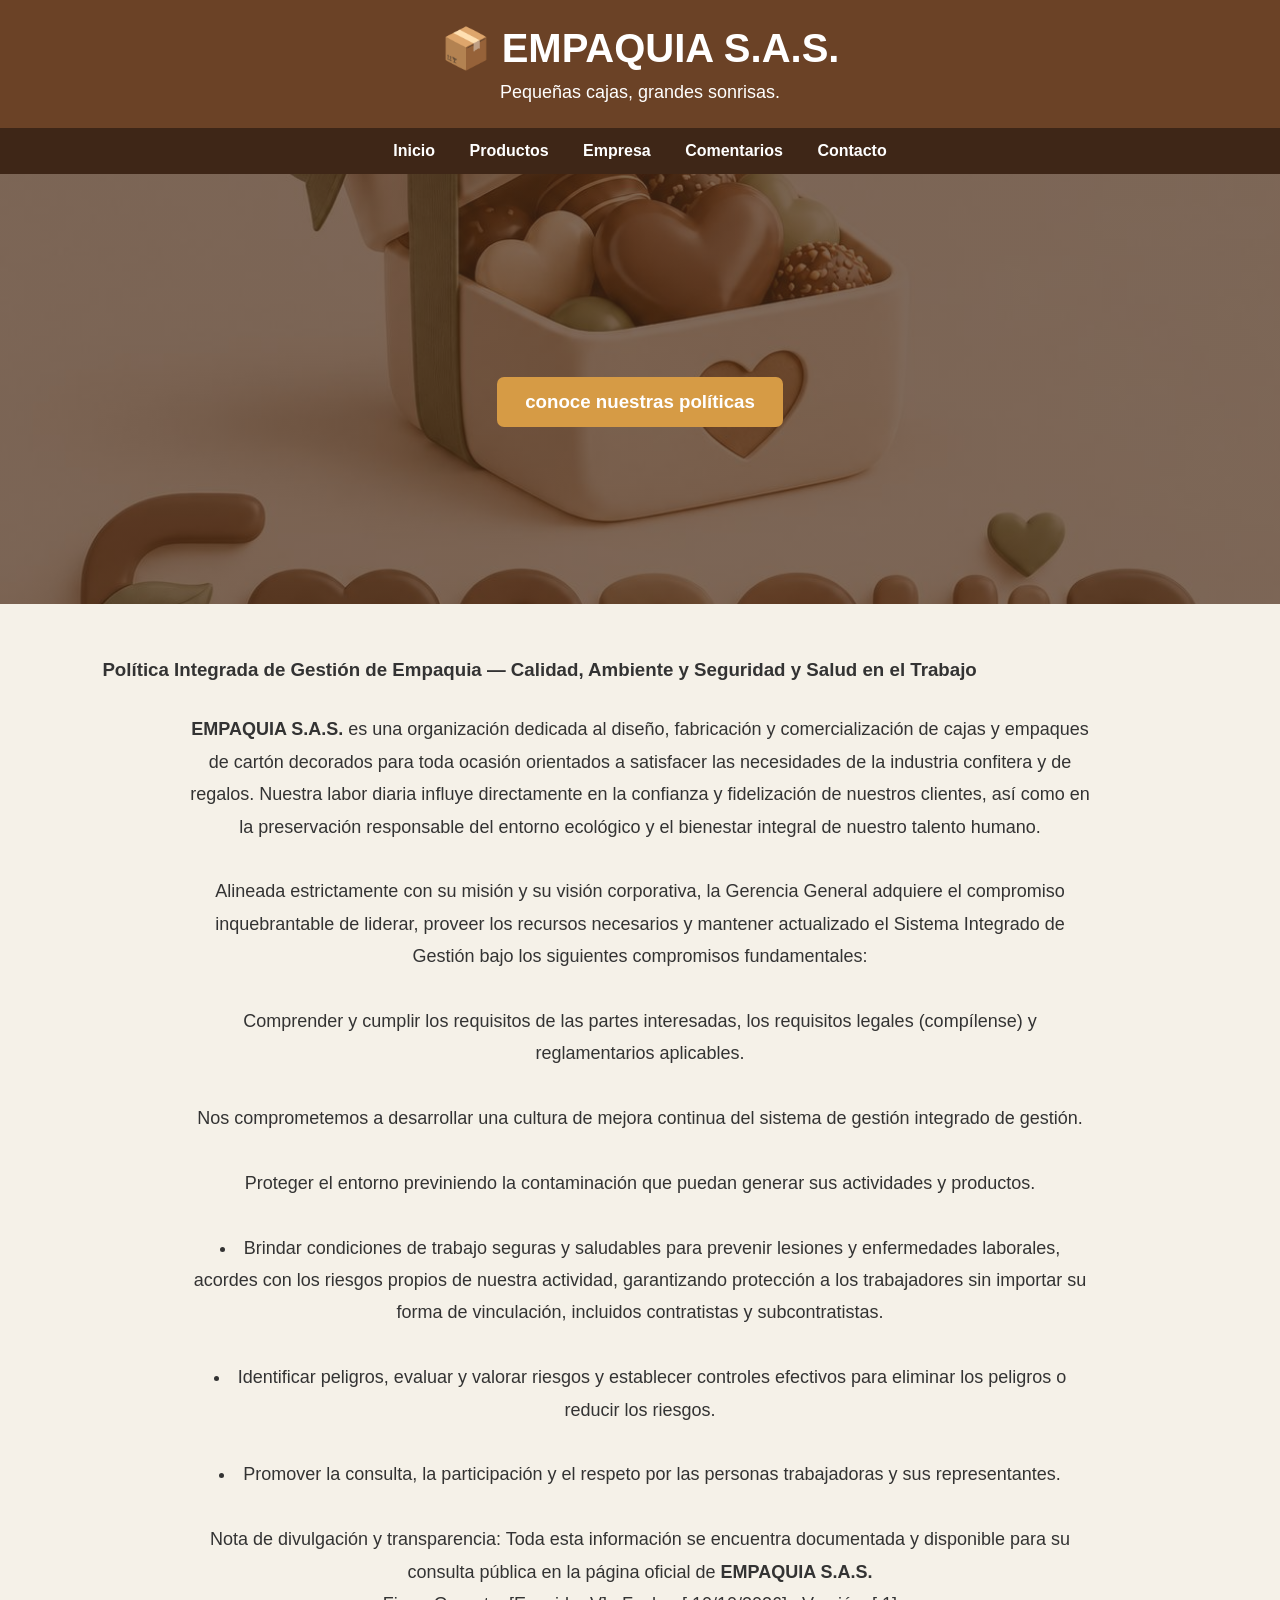
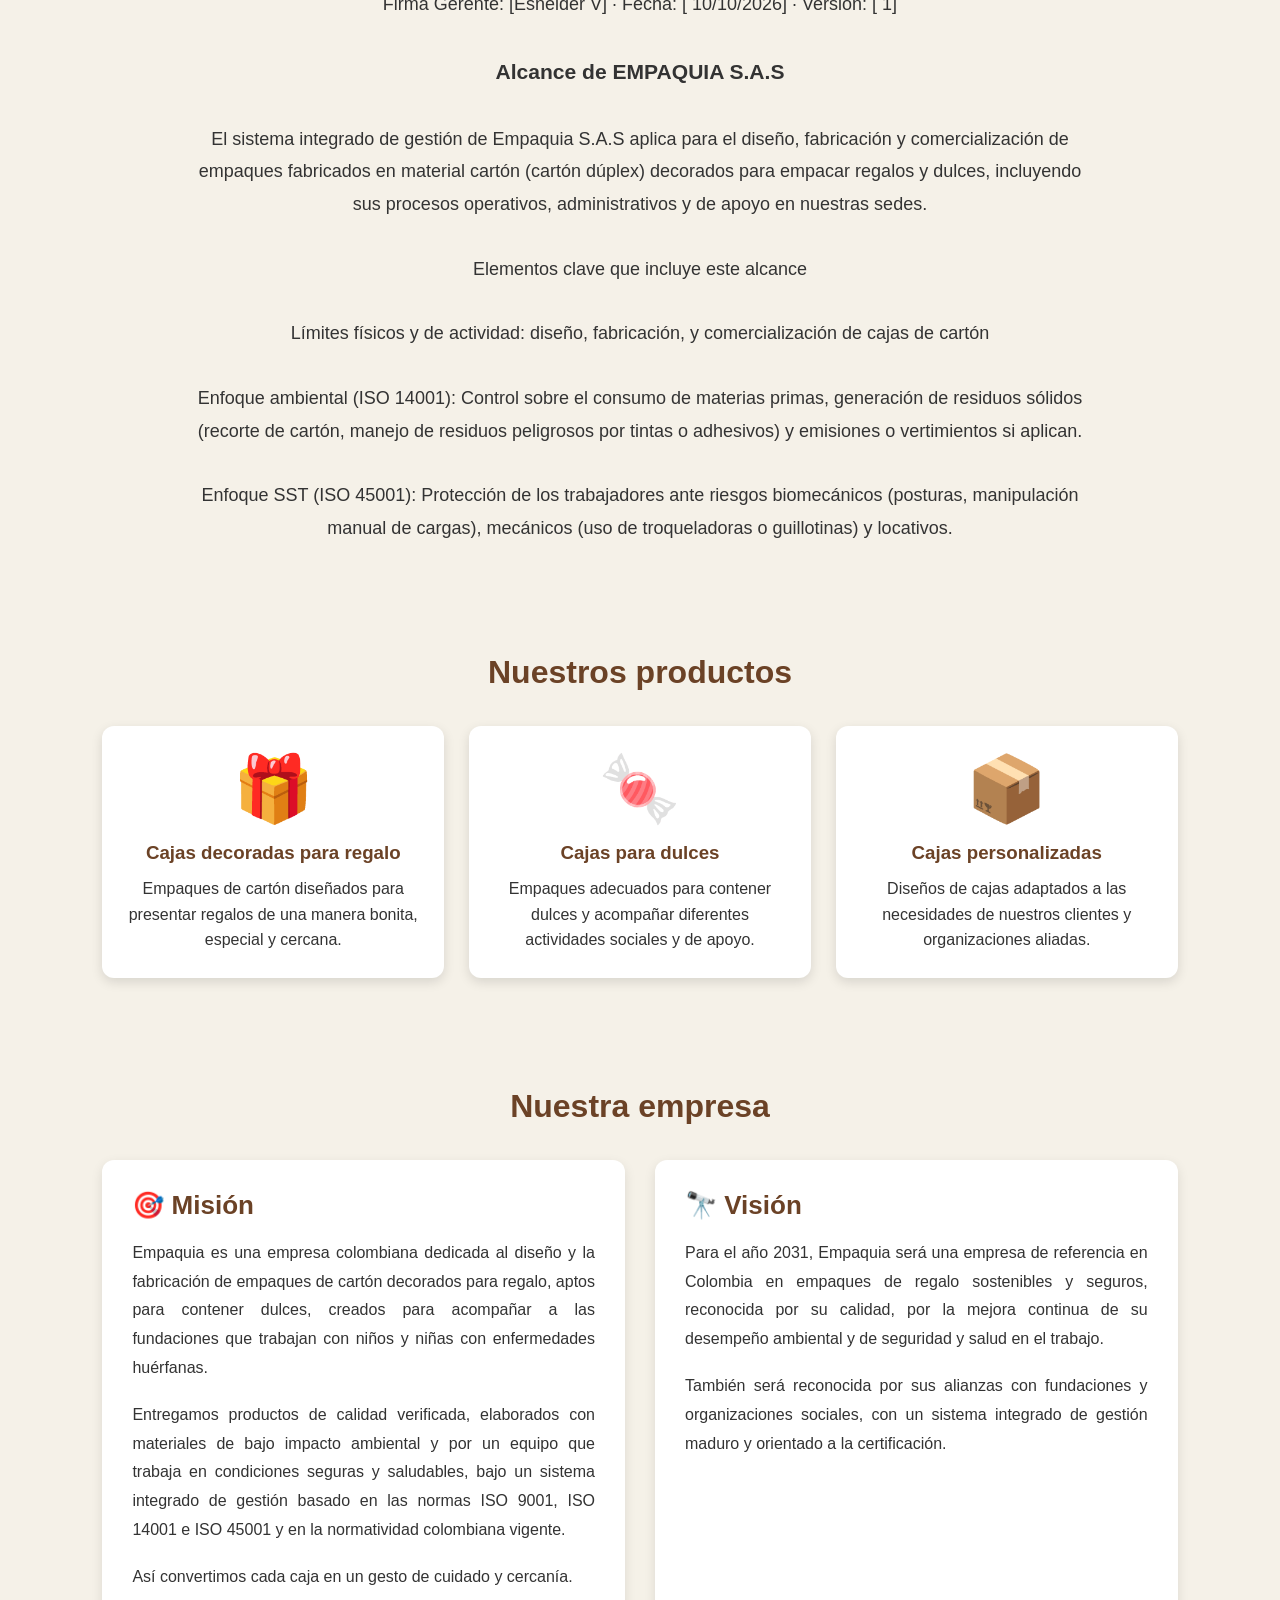
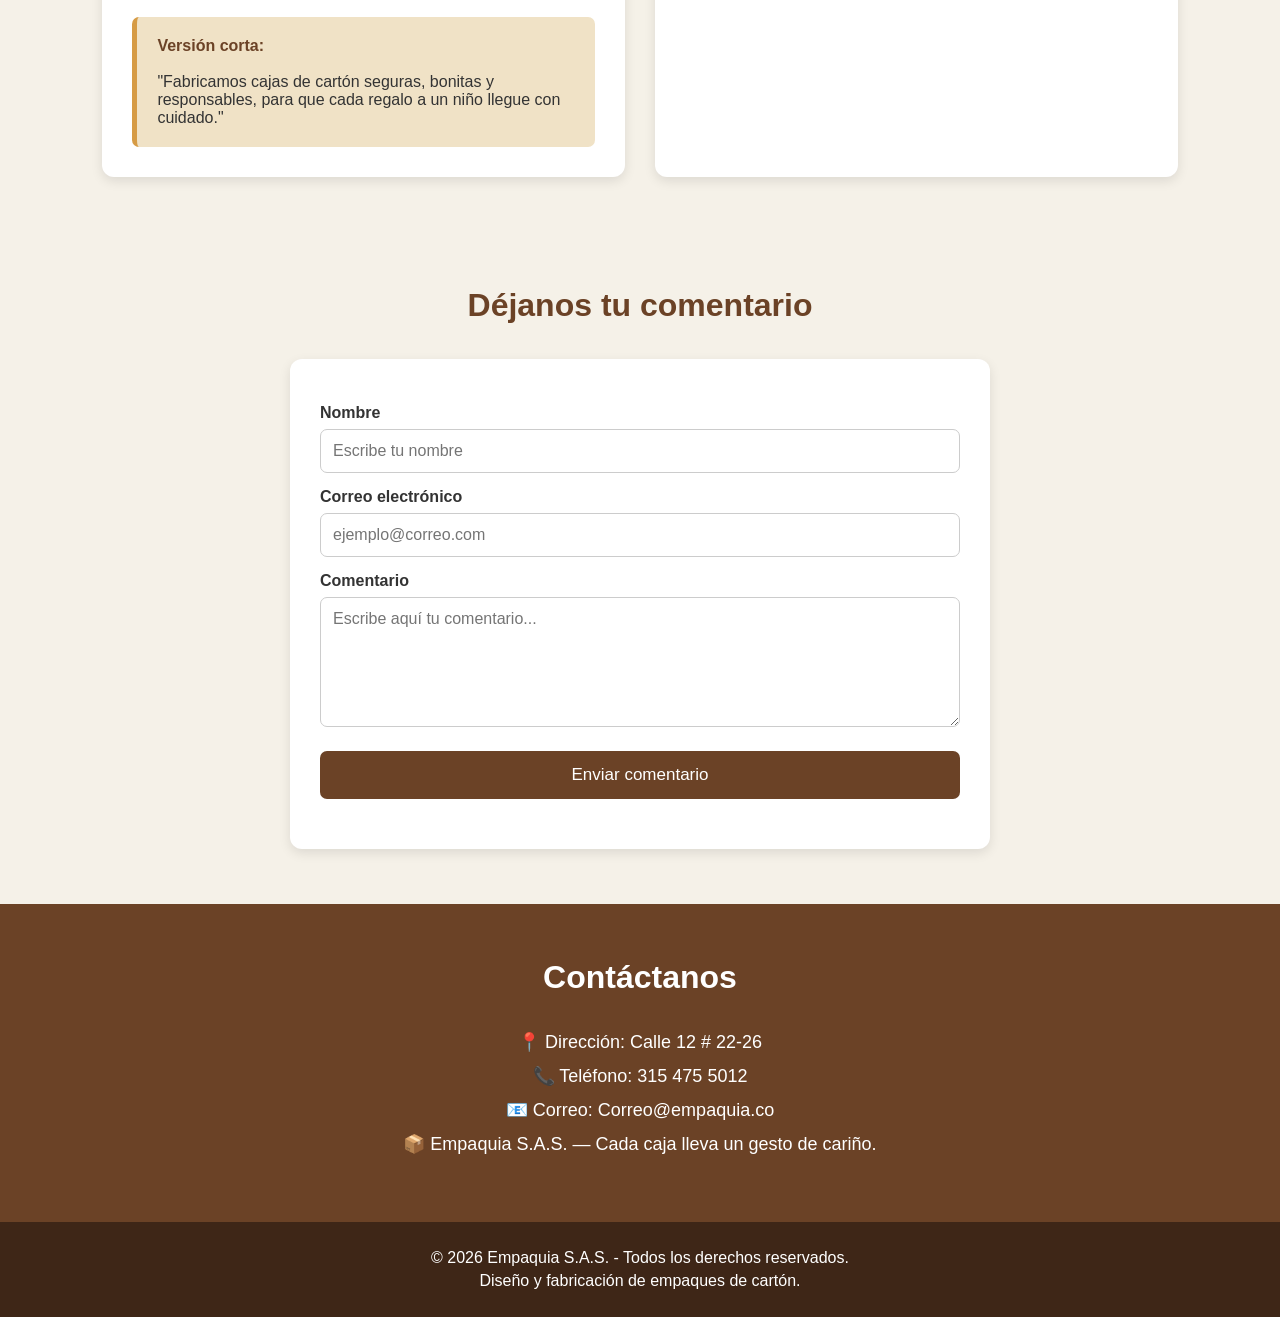
==== commit 27b3f55a: "Update politicas.html" ====
--- a/politicas.html
+++ b/politicas.html
@@ -85,21 +85,16 @@
 
             <br>
 
-            <p>
-                Brindar condiciones de trabajo seguras y saludables para prevenir lesiones y enfermedades laborales, acordes con los riesgos propios de nuestra actividad, garantizando protección a los trabajadores sin importar su forma de vinculación, incluidos contratistas y subcontratistas.  
-            </p>
-
-            <br>
-
-            <p>
-                Identificar peligros, evaluar y valorar riesgos y establecer controles efectivos para eliminar los peligros o reducir los riesgos. 
-            </p>
-
-            <br>
-
-            <p>
-                Promover la consulta, la participación y el respeto por las personas trabajadoras y sus representantes.  
-            </p>
+            <li>Brindar condiciones de trabajo seguras y saludables para prevenir lesiones y enfermedades laborales, acordes con los riesgos propios de nuestra actividad, garantizando protección a los trabajadores sin importar su forma de vinculación, incluidos contratistas y subcontratistas.</li>
+
+            <br>
+
+            <li>Identificar peligros, evaluar y valorar riesgos y establecer controles efectivos para eliminar los peligros o reducir los riesgos.</li>
+
+            <br>
+
+            <li>Promover la consulta, la participación y el respeto por las personas trabajadoras y sus representantes.</li>
+        </ul>
 
             <br>
 
@@ -123,7 +118,9 @@
 
             <br>
 
-            <h3>Elementos clave que incluye este alcance</h3>
+            <p>
+                Elementos clave que incluye este alcance
+            </p>
 
             <br>
 
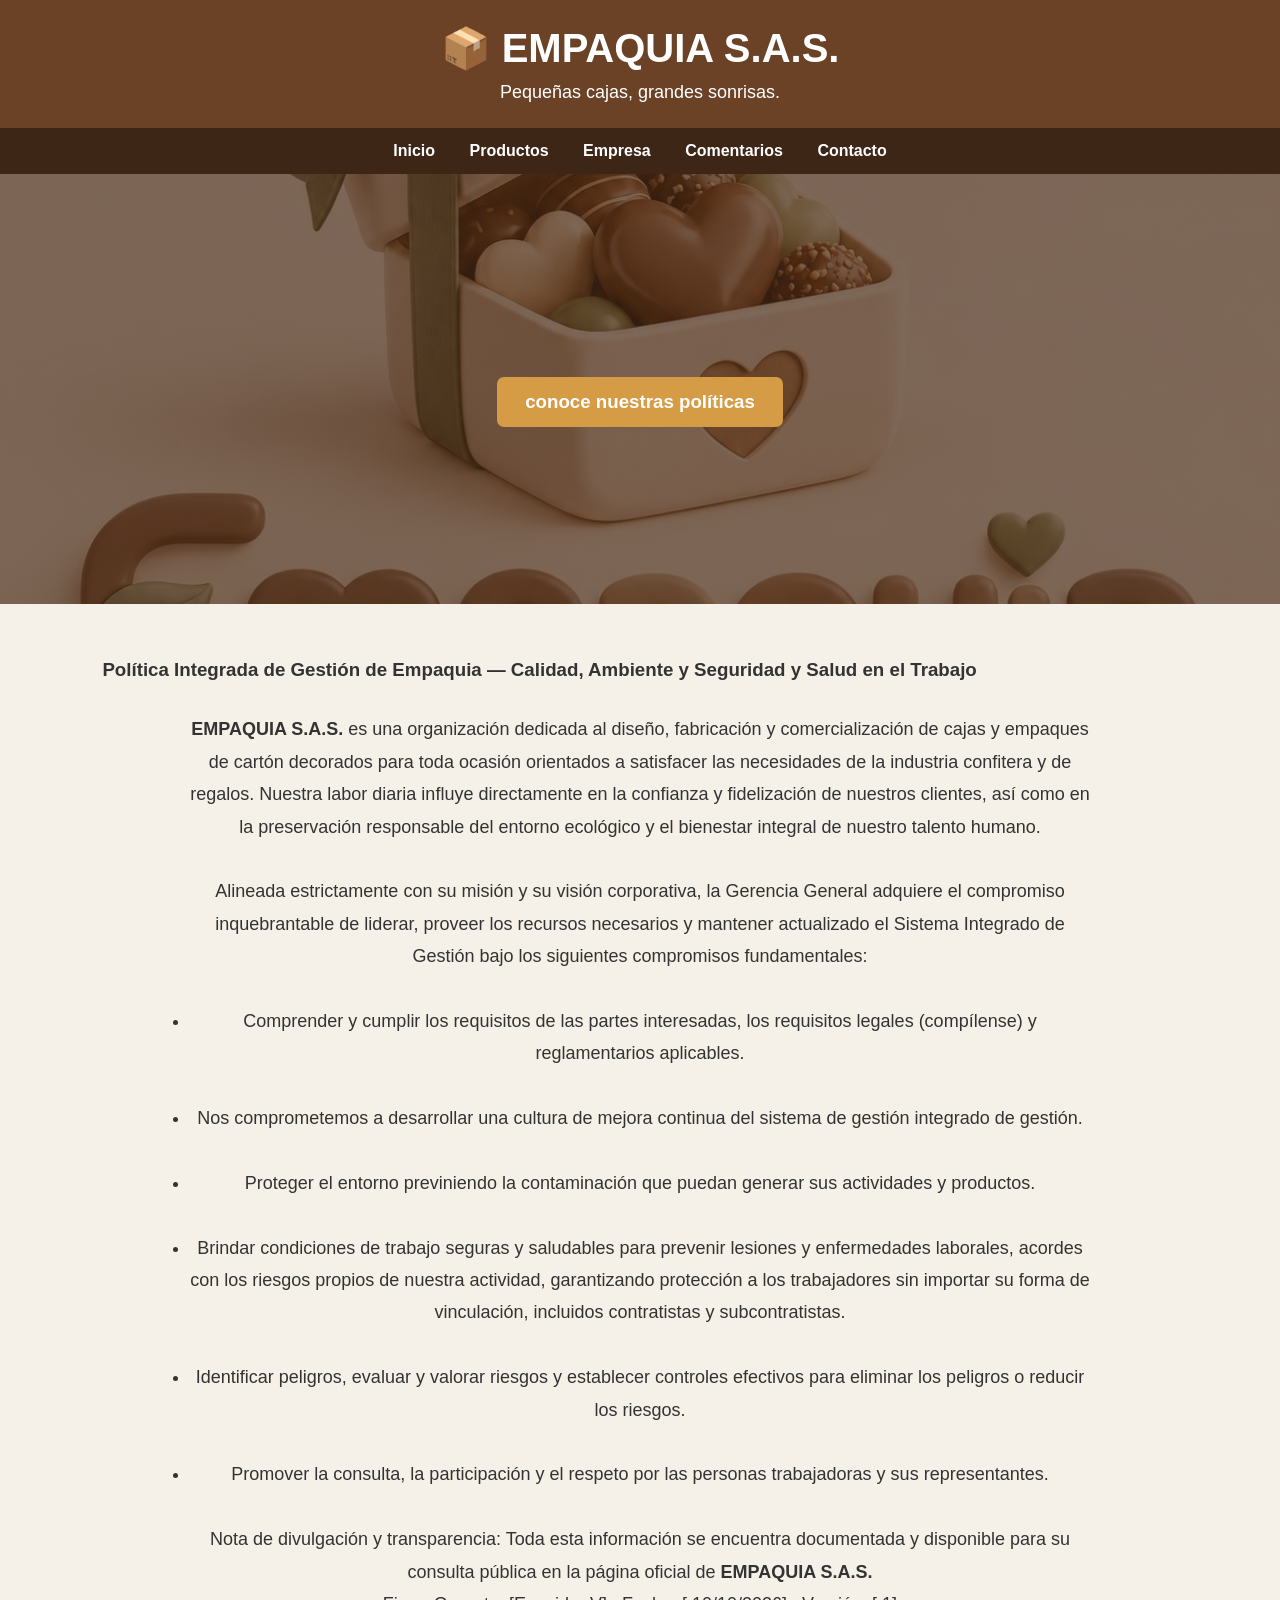
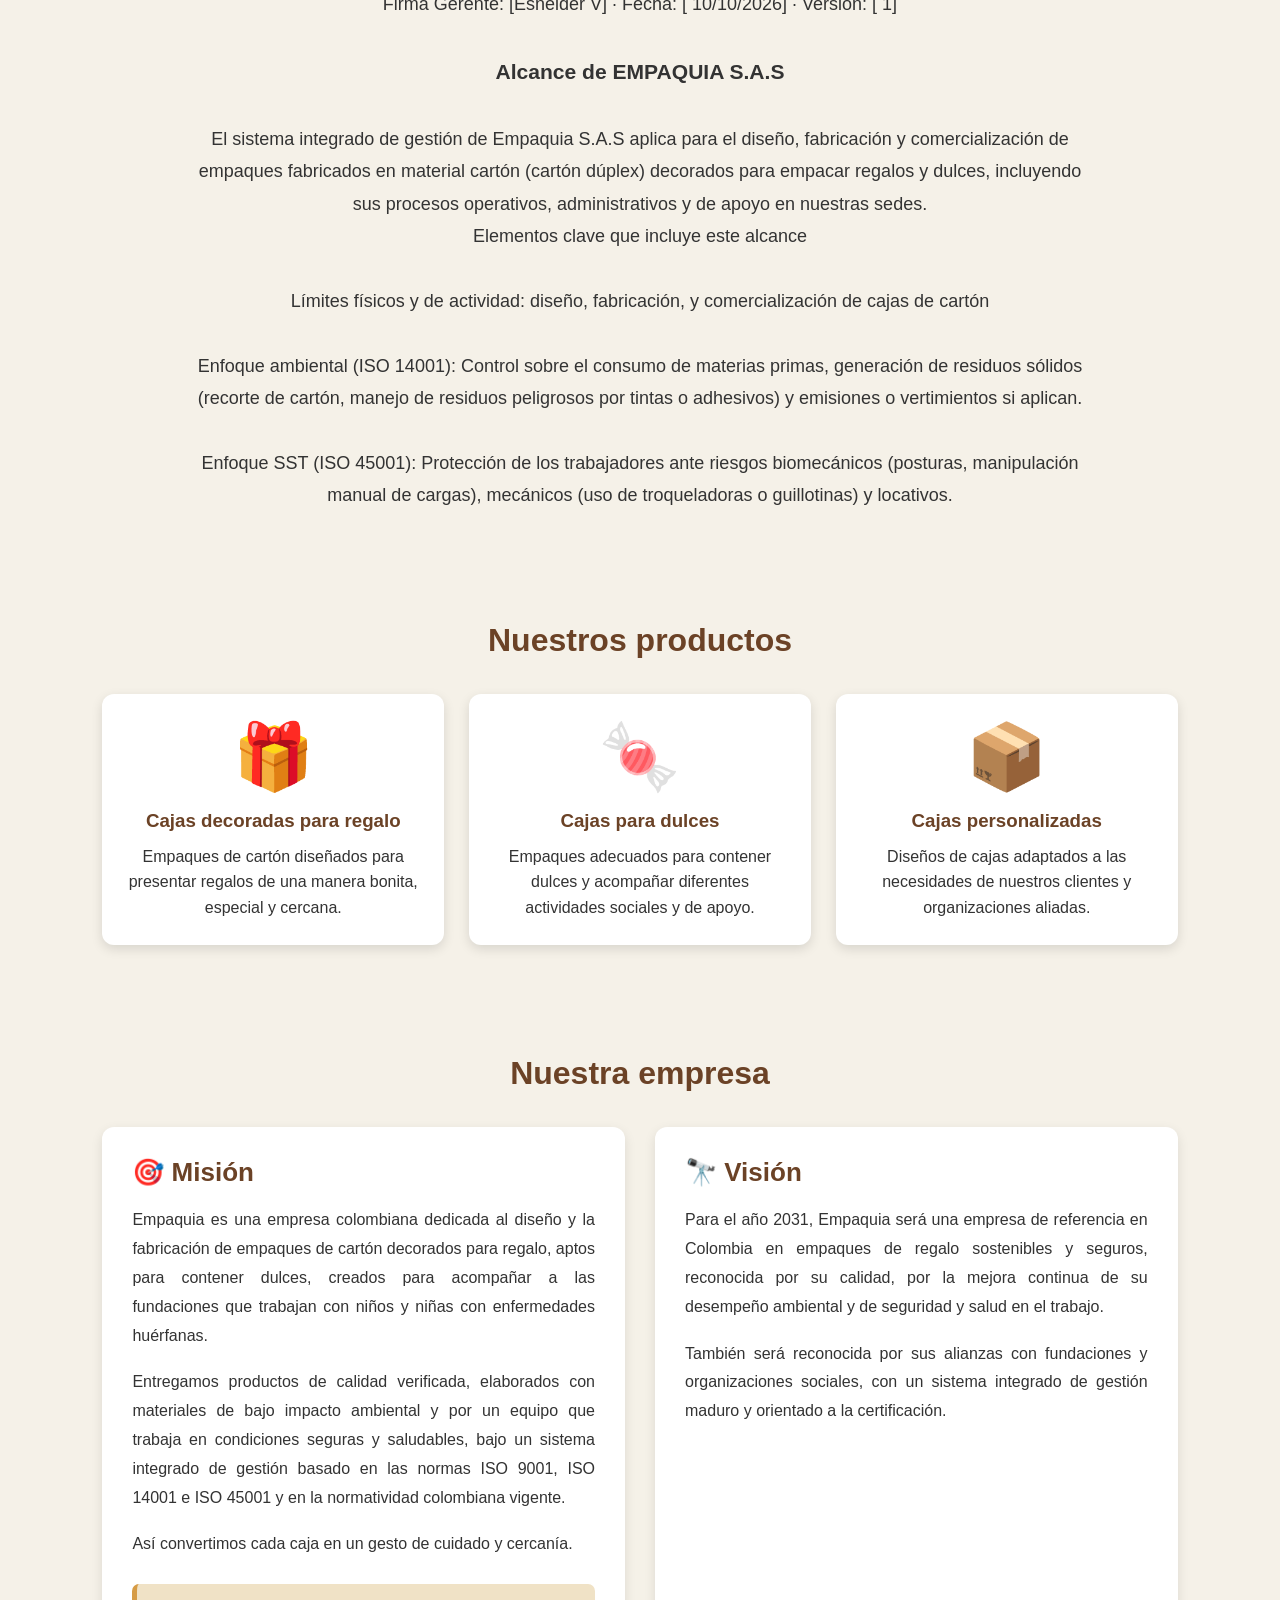
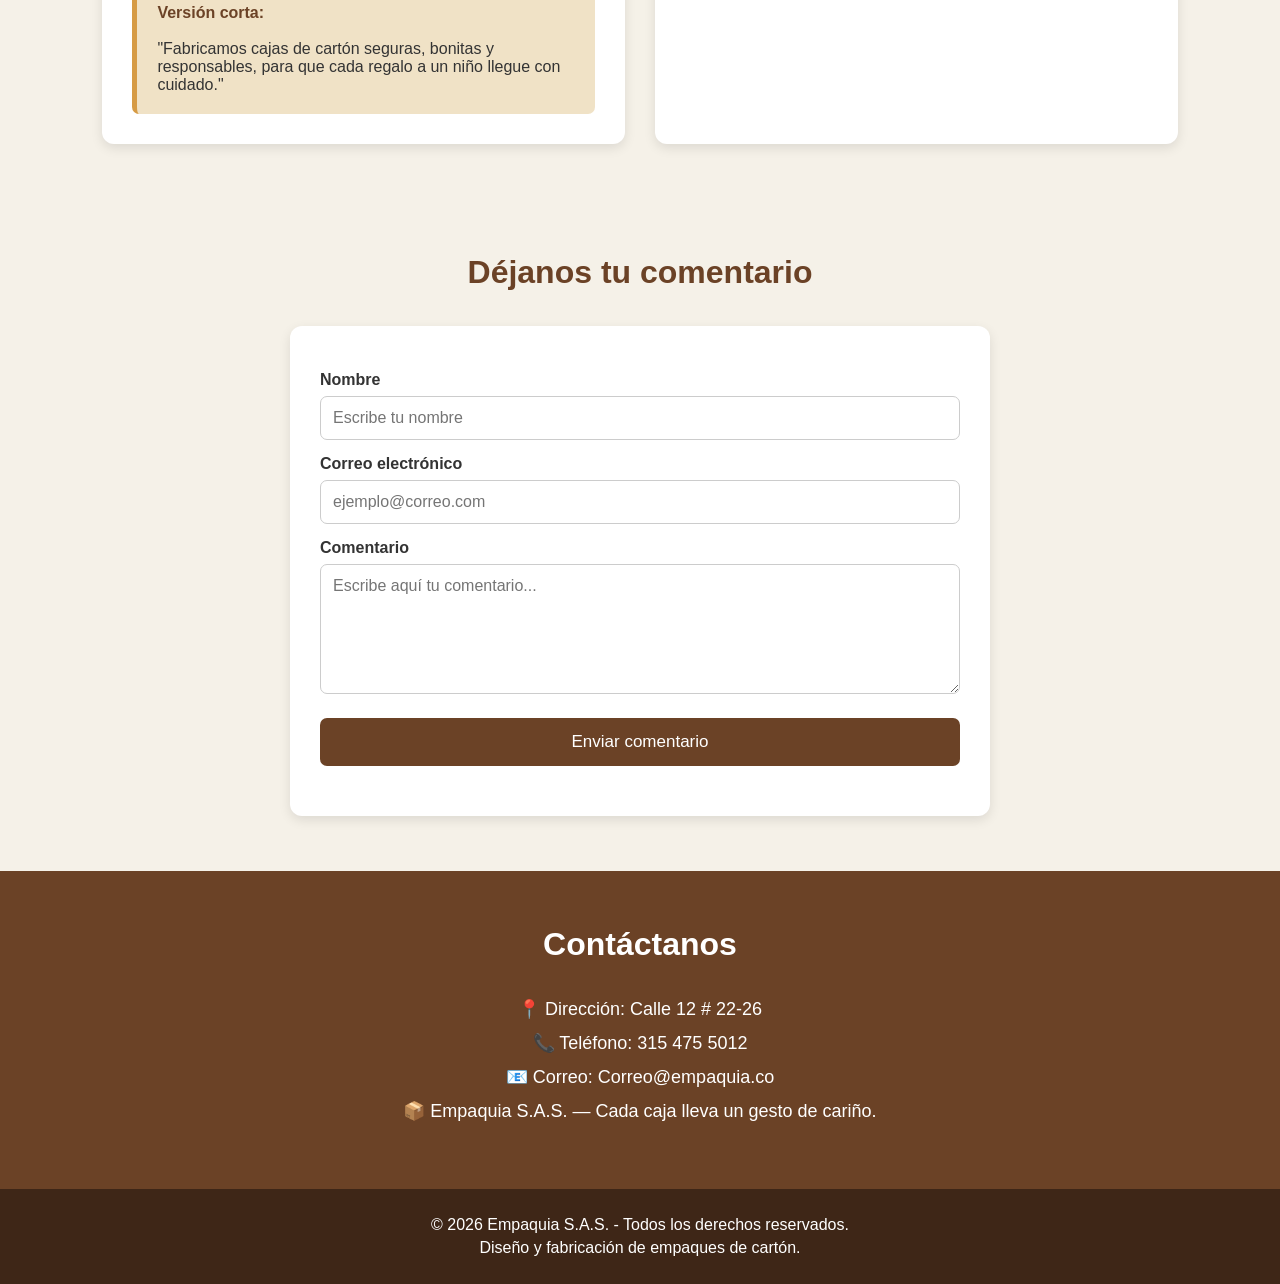
==== commit 1510b411: "Update politicas.html" ====
--- a/politicas.html
+++ b/politicas.html
@@ -67,34 +67,30 @@
 
             <br>
 
-            <p>
-                Comprender y cumplir los requisitos de las partes interesadas, los requisitos legales (compílense) y reglamentarios aplicables.   
-            </p>
-
-            <br>
-
-            <p>
-                Nos comprometemos a desarrollar una cultura de mejora continua del sistema de gestión integrado de gestión.
-            </p>
-
-            <br>
-
-            <p>
-                Proteger el entorno previniendo la contaminación que puedan generar sus actividades y productos. 
-            </p>
-
-            <br>
-
-            <li>Brindar condiciones de trabajo seguras y saludables para prevenir lesiones y enfermedades laborales, acordes con los riesgos propios de nuestra actividad, garantizando protección a los trabajadores sin importar su forma de vinculación, incluidos contratistas y subcontratistas.</li>
-
-            <br>
-
-            <li>Identificar peligros, evaluar y valorar riesgos y establecer controles efectivos para eliminar los peligros o reducir los riesgos.</li>
-
-            <br>
-
-            <li>Promover la consulta, la participación y el respeto por las personas trabajadoras y sus representantes.</li>
-        </ul>
+            <ul>
+                
+                <li>Comprender y cumplir los requisitos de las partes interesadas, los requisitos legales (compílense) y reglamentarios aplicables.</li>
+
+                <br>
+
+                <li>Nos comprometemos a desarrollar una cultura de mejora continua del sistema de gestión integrado de gestión.</li>
+
+                <br>
+
+                <li>Proteger el entorno previniendo la contaminación que puedan generar sus actividades y productos.</li>
+
+                <br>
+
+                <li>Brindar condiciones de trabajo seguras y saludables para prevenir lesiones y enfermedades laborales, acordes con los riesgos propios de nuestra actividad, garantizando protección a los trabajadores sin importar su forma de vinculación, incluidos contratistas y subcontratistas.</li>
+
+                <br>
+
+                <li>Identificar peligros, evaluar y valorar riesgos y establecer controles efectivos para eliminar los peligros o reducir los riesgos.</li>
+
+                <br>
+
+                <li>Promover la consulta, la participación y el respeto por las personas trabajadoras y sus representantes.</li>
+           </ul>
 
             <br>
 
@@ -115,8 +111,6 @@
             <p>
                 El sistema integrado de gestión de Empaquia S.A.S aplica para el diseño, fabricación y comercialización de empaques fabricados en material cartón (cartón dúplex) decorados para empacar regalos y dulces, incluyendo sus procesos operativos, administrativos y de apoyo en nuestras sedes.   
             </p>
-
-            <br>
 
             <p>
                 Elementos clave que incluye este alcance
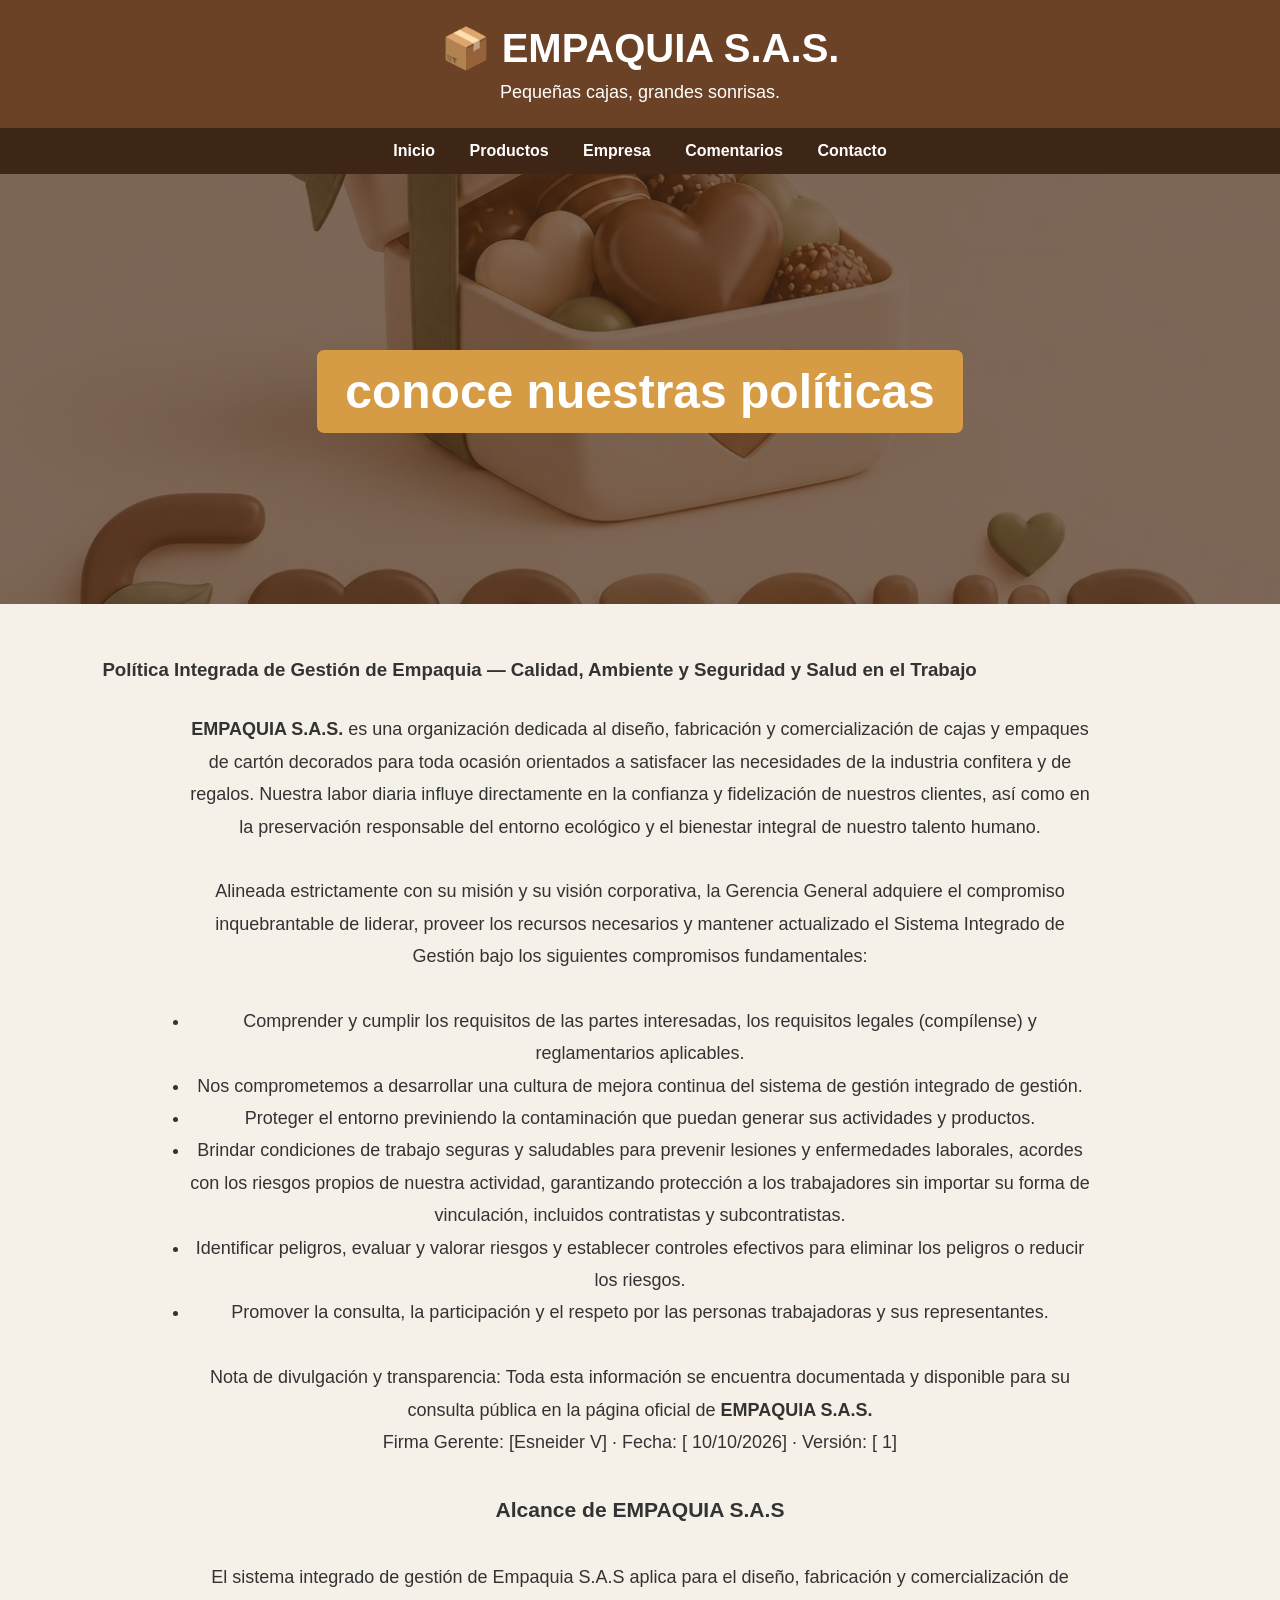
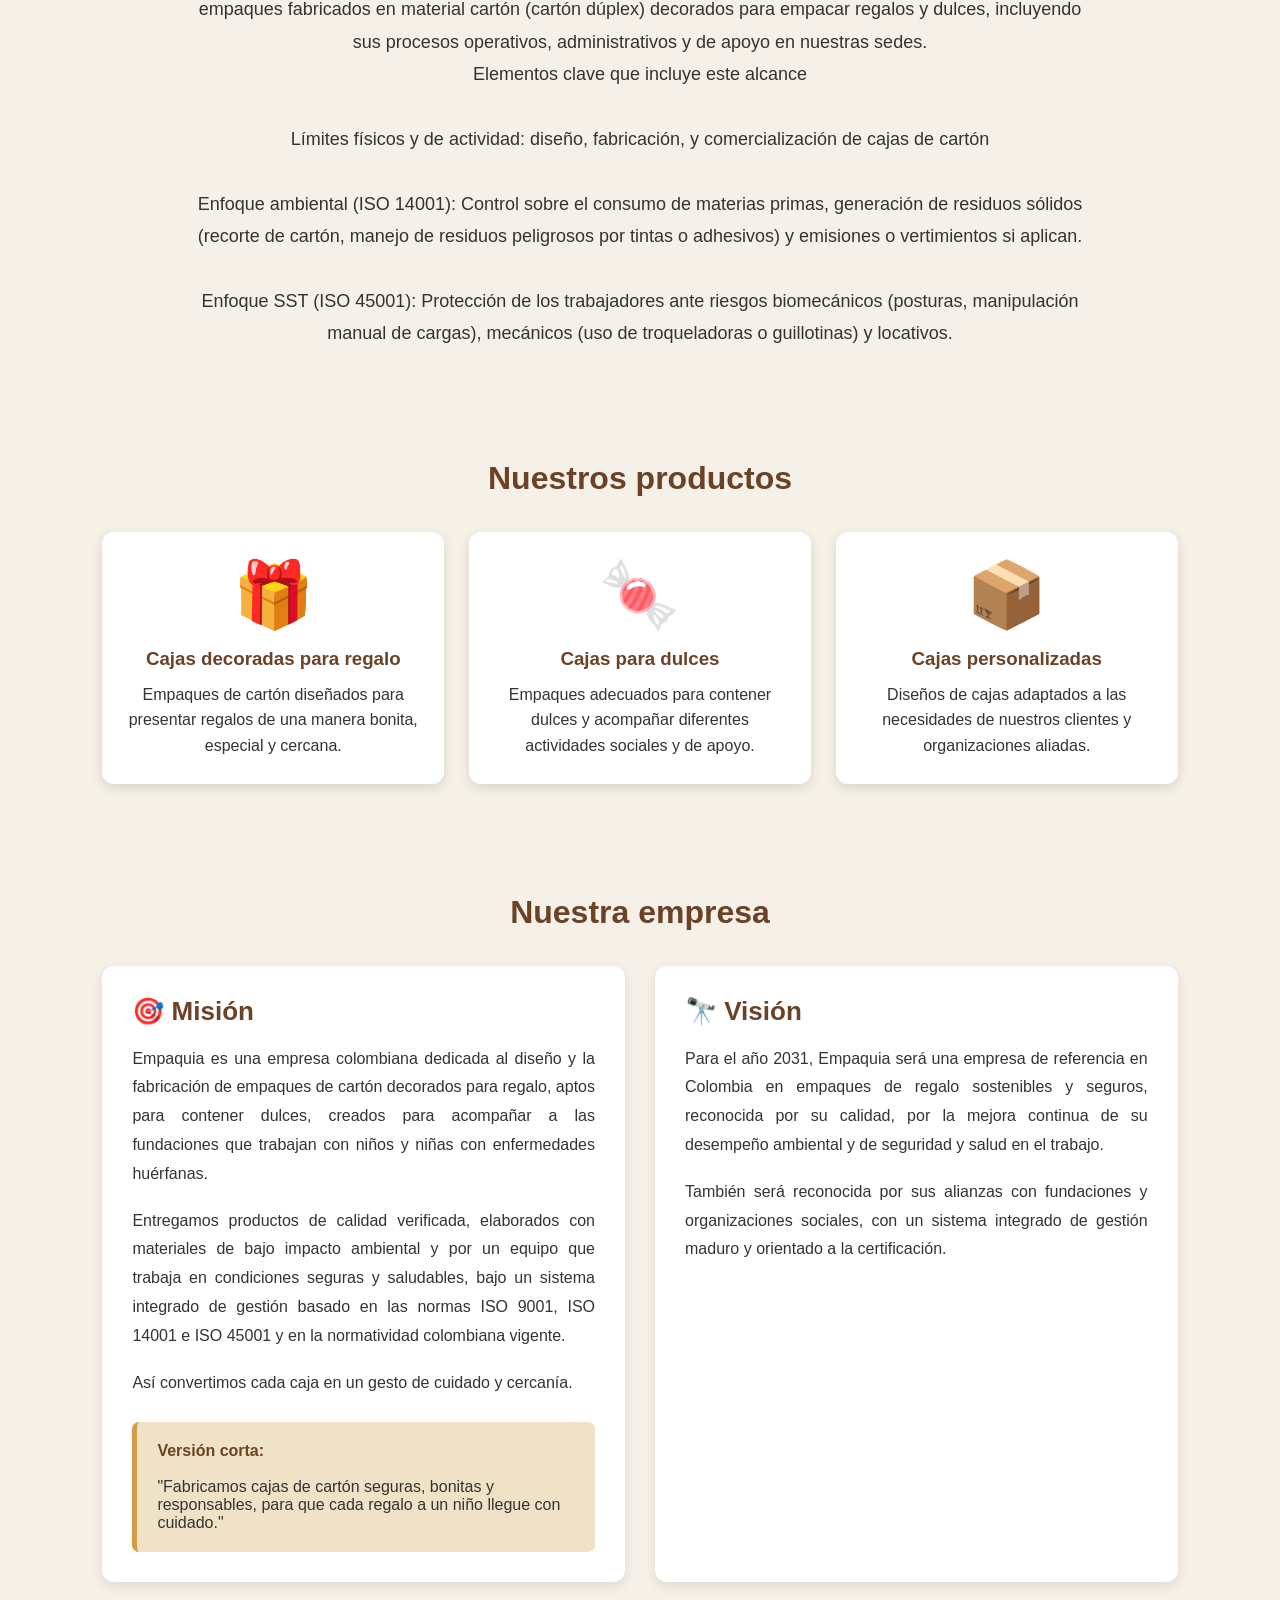
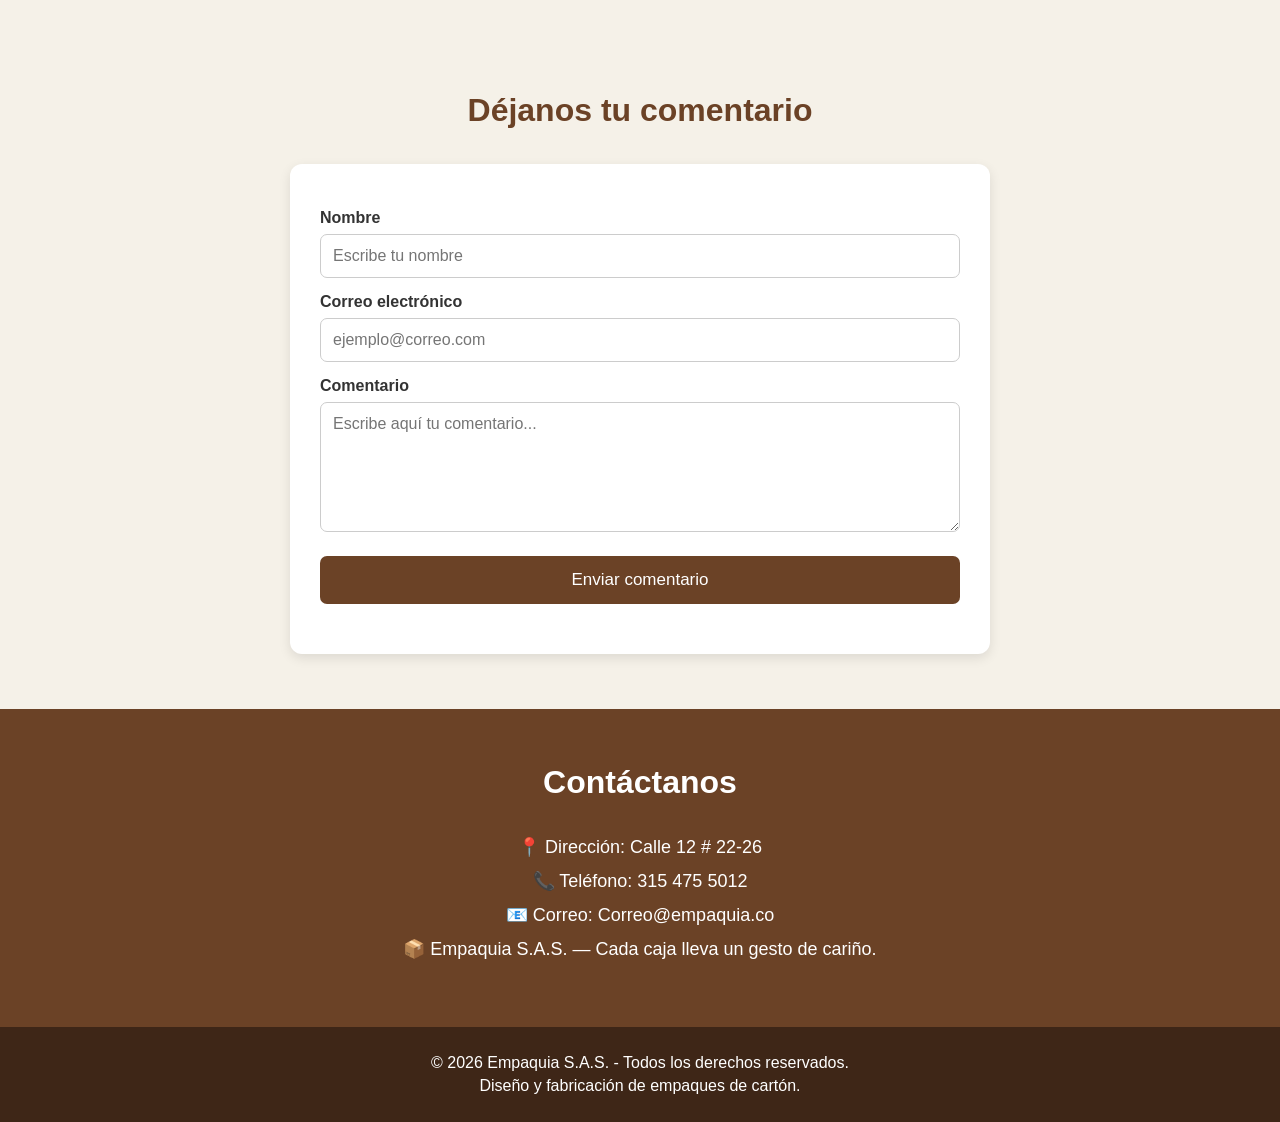
==== commit 15a1780c: "Update politicas.html" ====
--- a/politicas.html
+++ b/politicas.html
@@ -38,9 +38,9 @@
 
         <div>
 
-        <h3><a href="#presentacion" class="boton">
+        <h2><a href="#presentacion" class="boton">
                 conoce nuestras políticas 
-        </a></h3>
+        </a></h2>
             
         </div>
 
@@ -71,26 +71,17 @@
                 
                 <li>Comprender y cumplir los requisitos de las partes interesadas, los requisitos legales (compílense) y reglamentarios aplicables.</li>
 
-                <br>
-
                 <li>Nos comprometemos a desarrollar una cultura de mejora continua del sistema de gestión integrado de gestión.</li>
 
-                <br>
-
                 <li>Proteger el entorno previniendo la contaminación que puedan generar sus actividades y productos.</li>
 
-                <br>
-
                 <li>Brindar condiciones de trabajo seguras y saludables para prevenir lesiones y enfermedades laborales, acordes con los riesgos propios de nuestra actividad, garantizando protección a los trabajadores sin importar su forma de vinculación, incluidos contratistas y subcontratistas.</li>
 
-                <br>
-
                 <li>Identificar peligros, evaluar y valorar riesgos y establecer controles efectivos para eliminar los peligros o reducir los riesgos.</li>
 
-                <br>
-
                 <li>Promover la consulta, la participación y el respeto por las personas trabajadoras y sus representantes.</li>
-           </ul>
+           
+            </ul>
 
             <br>
 
